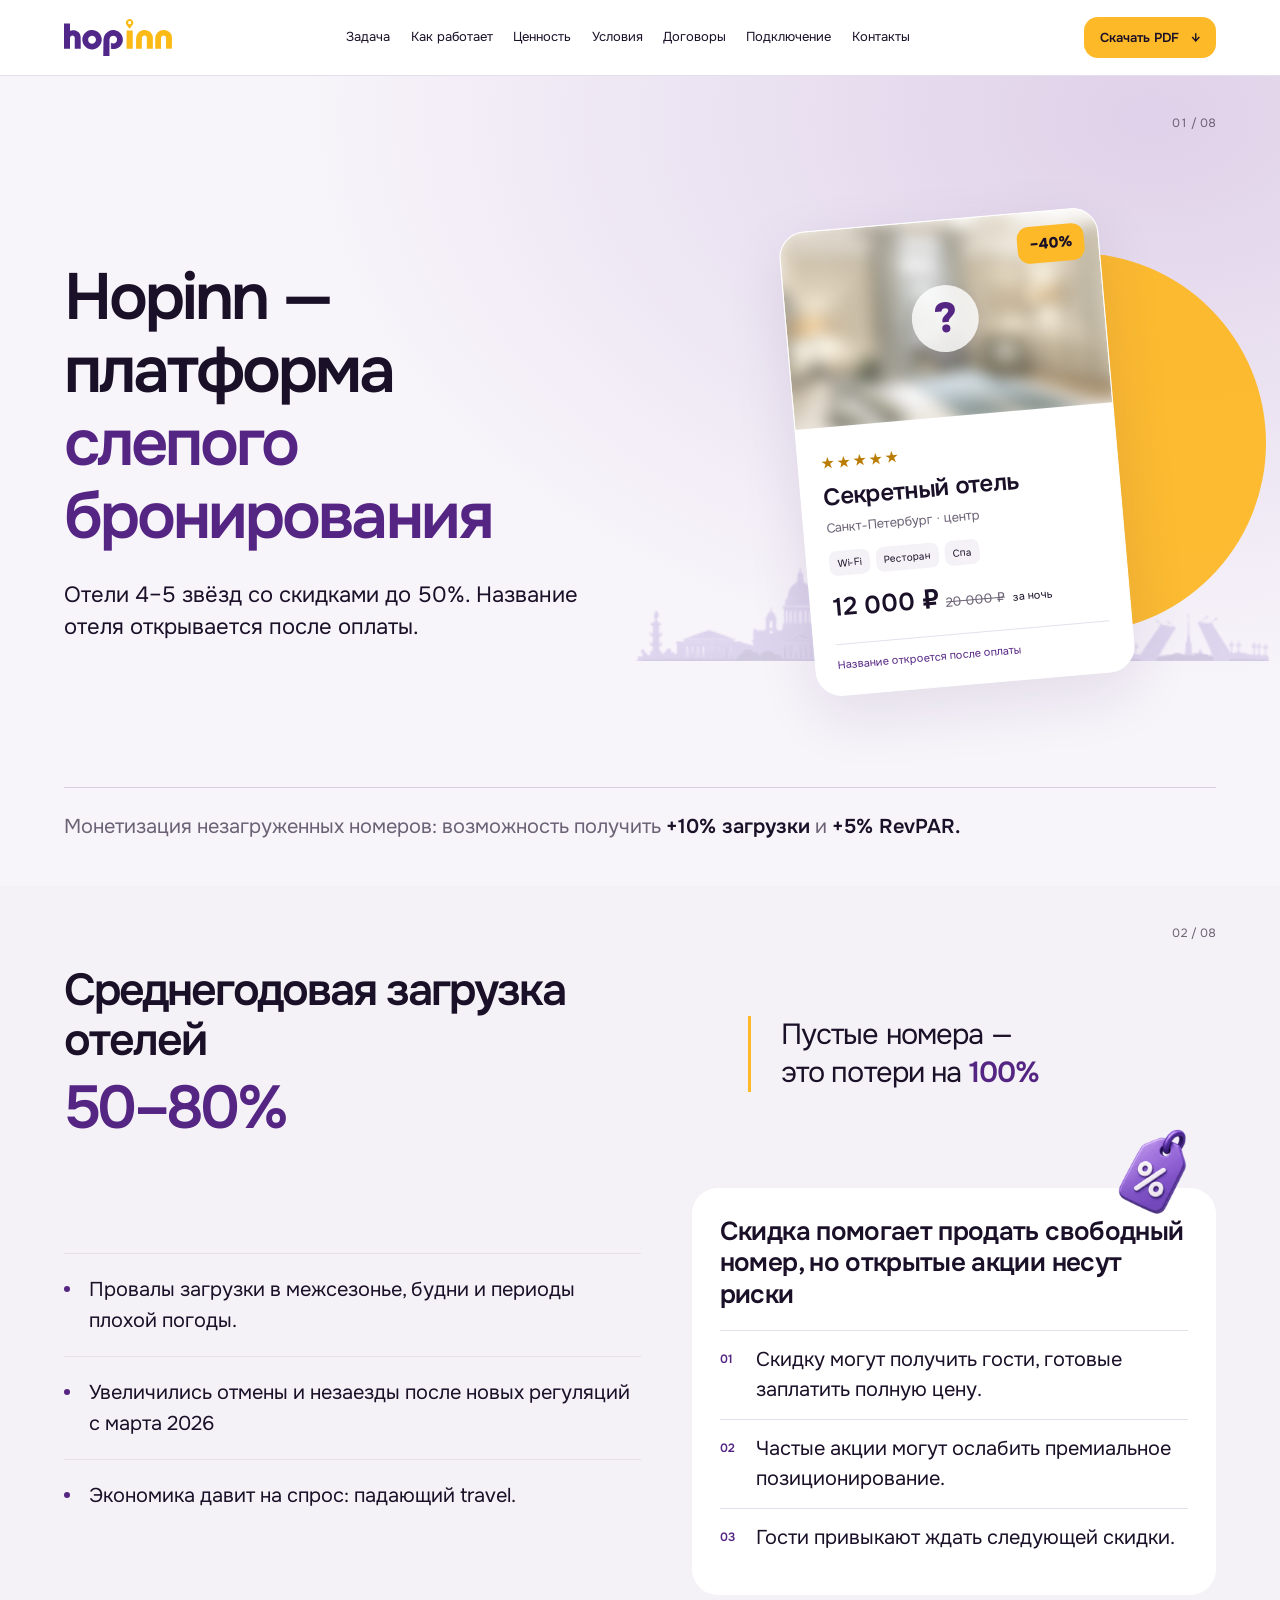
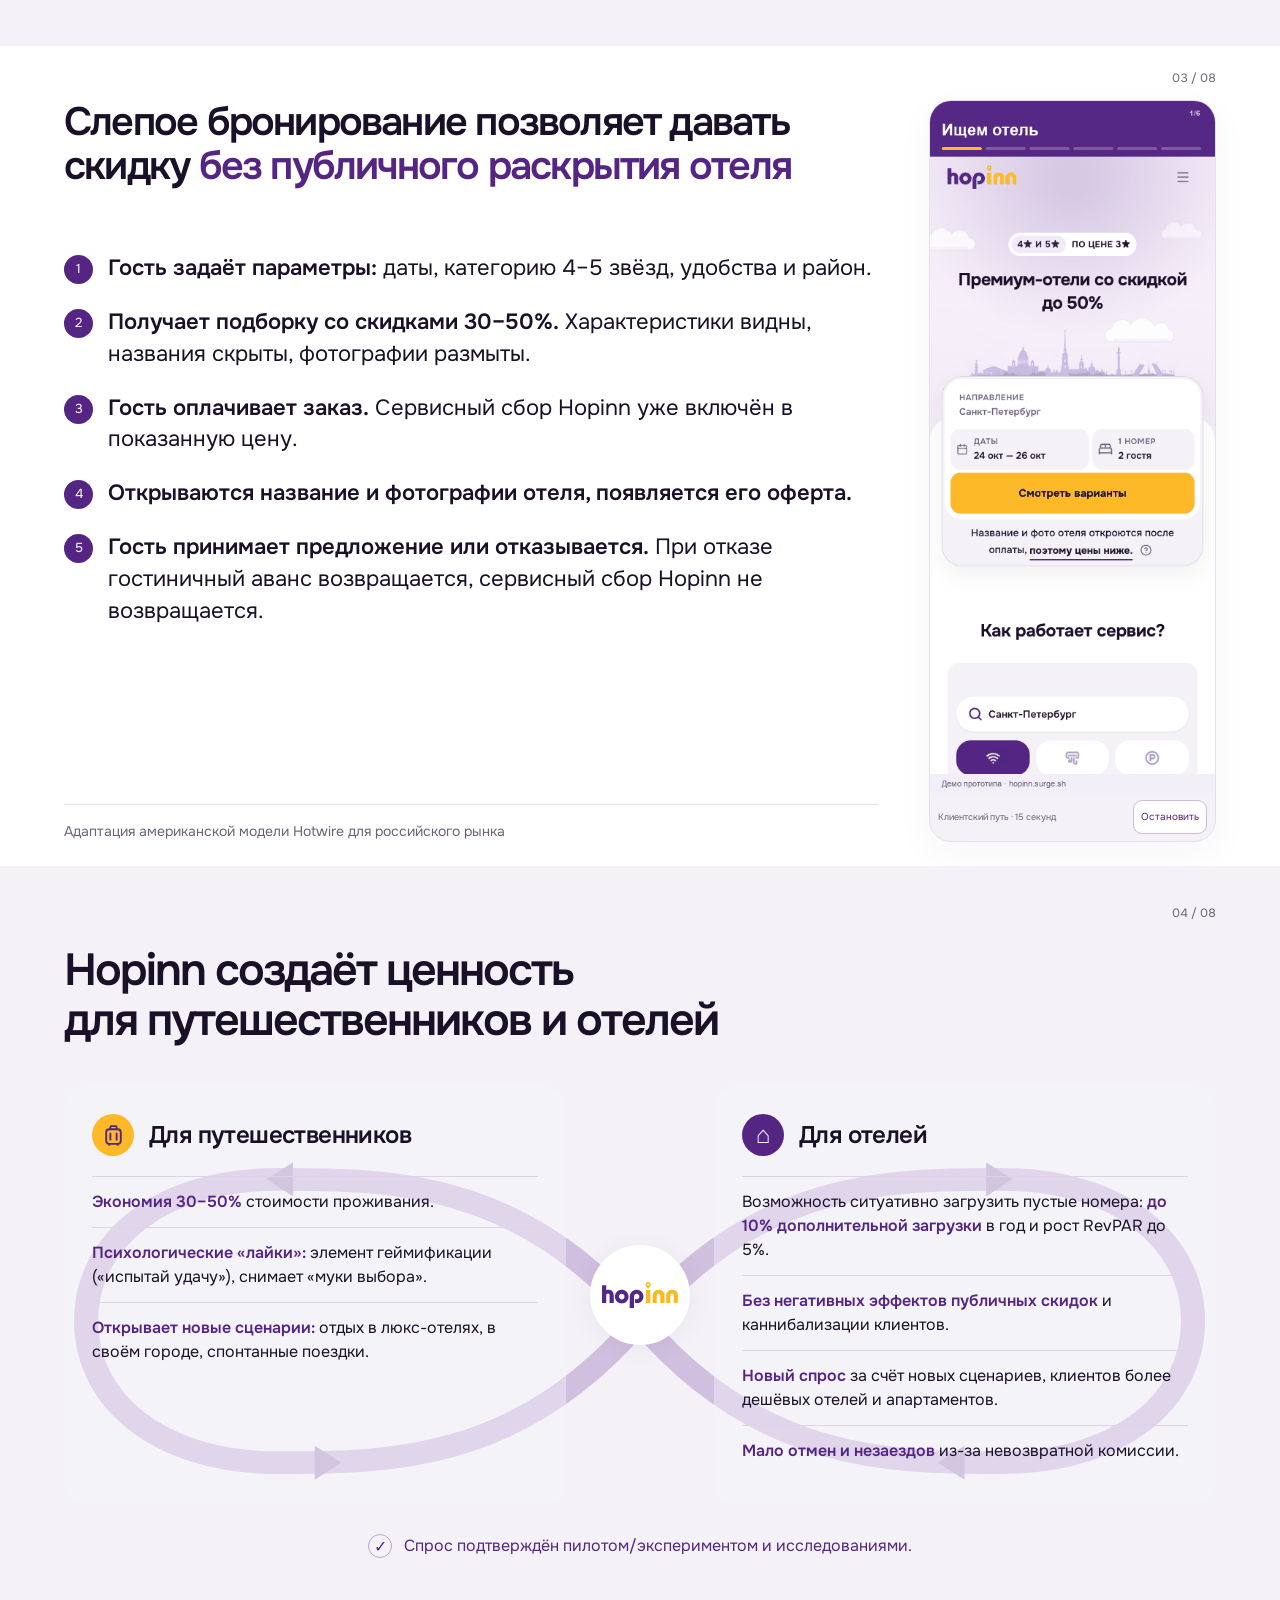
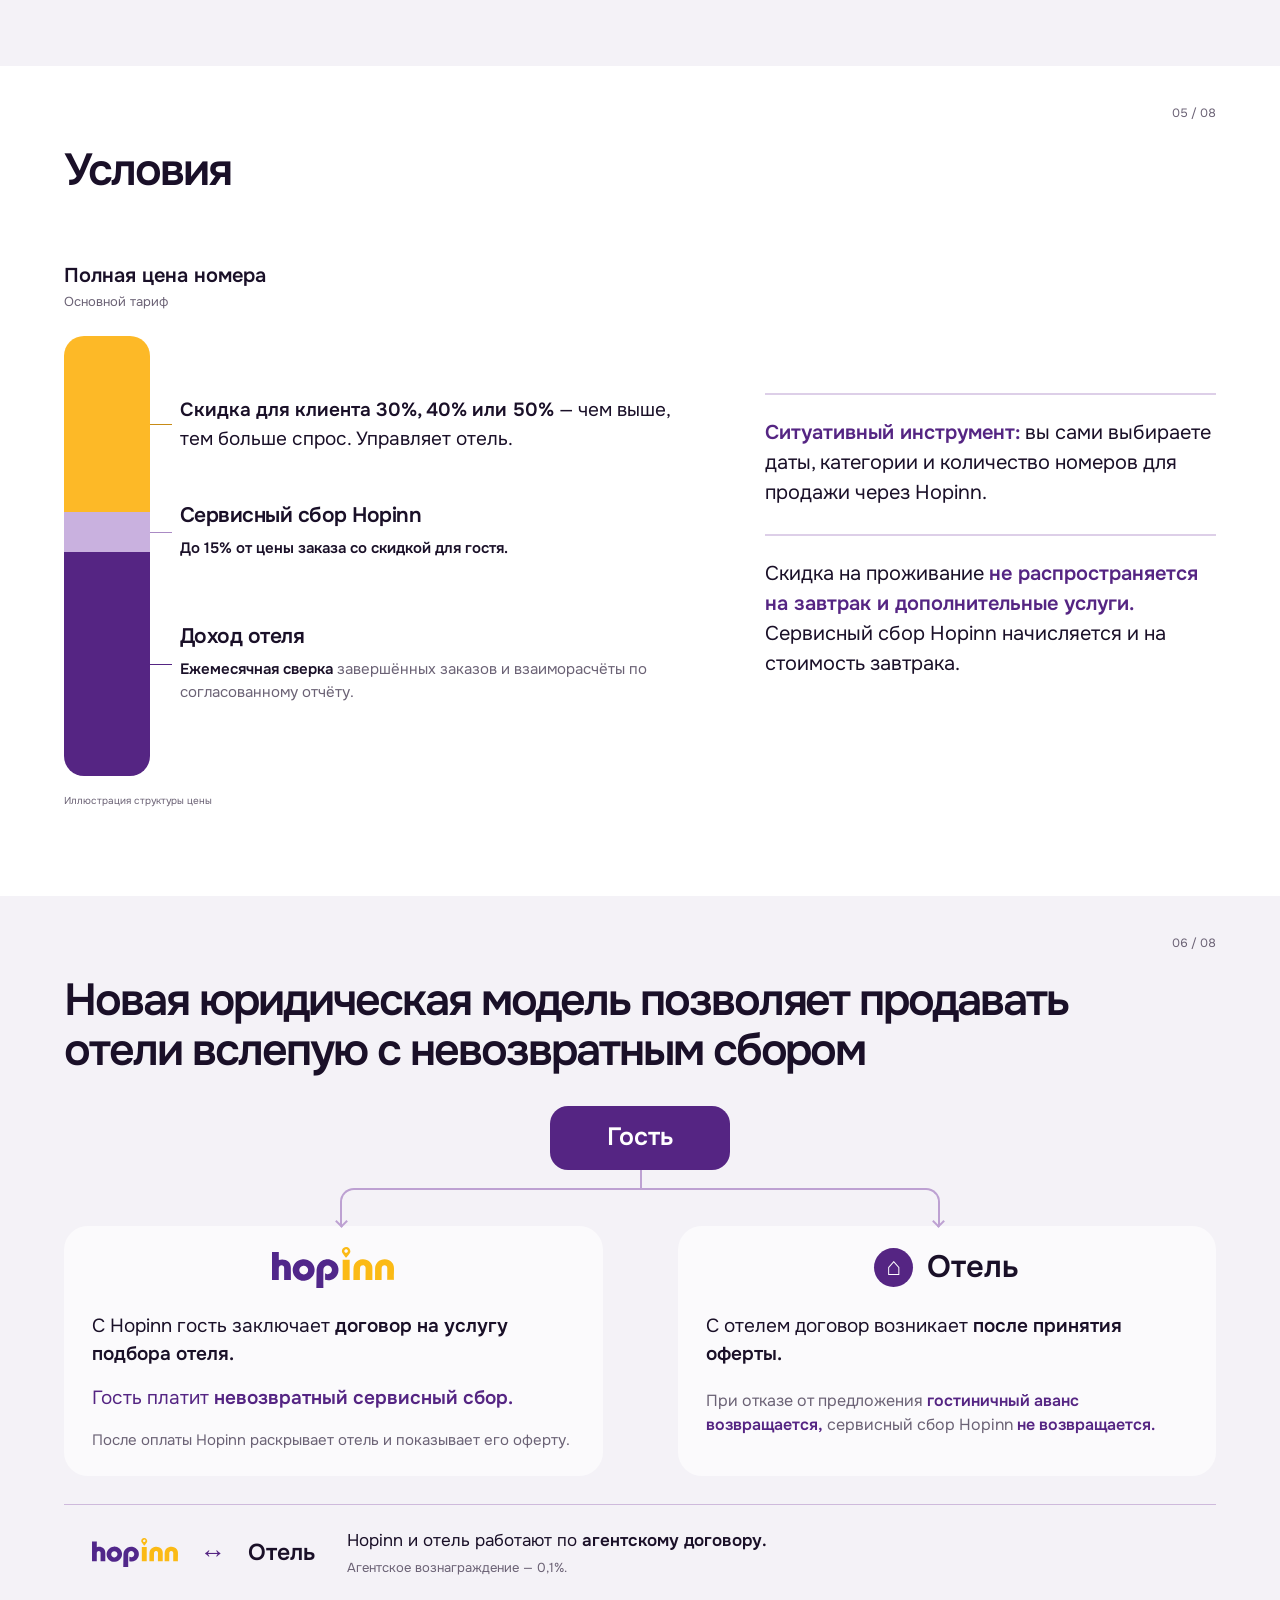
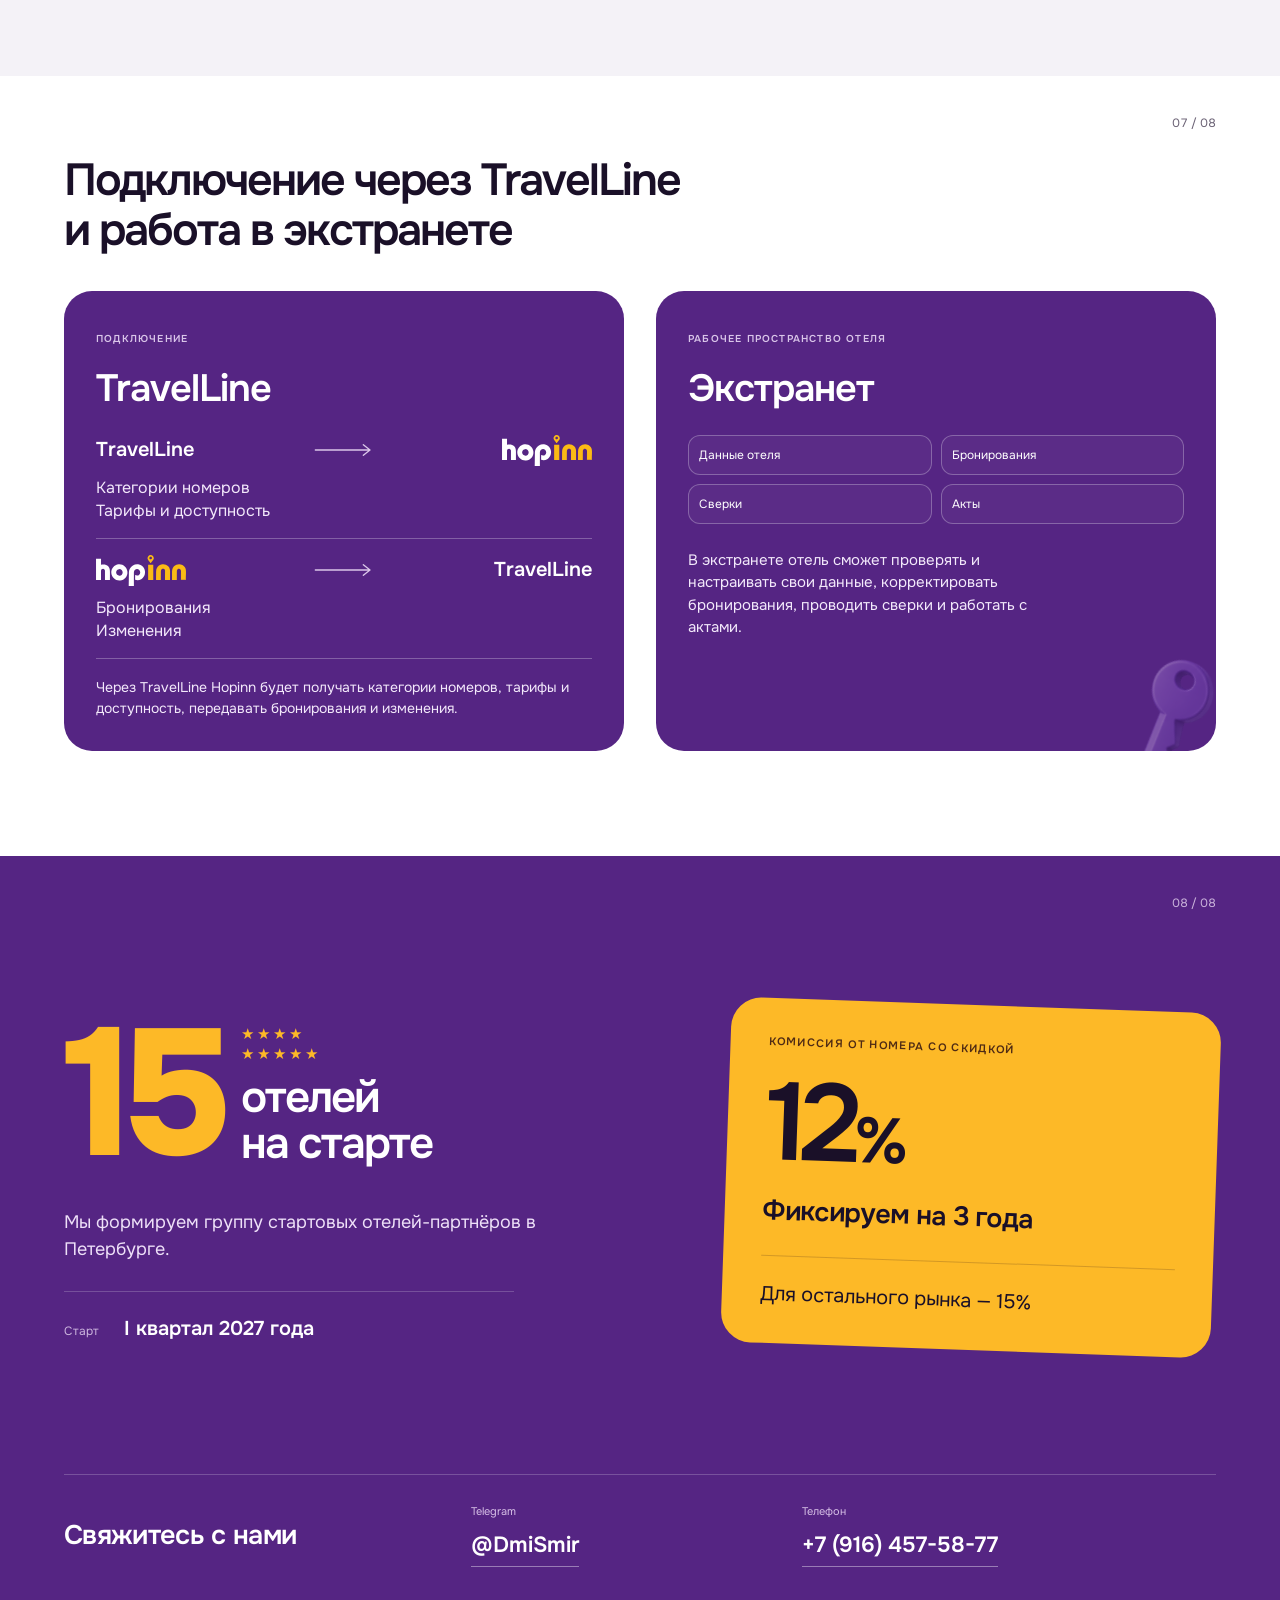
==== hopinn-hotels/index.html @ 01095f7d "Publish Hopinn hotel presentation with noindex and project description" ====
<!doctype html>
<html lang="ru">
<head>
<meta name="robots" content="noindex, nofollow, noimageindex, noarchive">
<meta charset="utf-8"><meta name="viewport" content="width=device-width,initial-scale=1">
<meta name="theme-color" content="#552583">
<title>Hopinn — новые возможности для отелей</title>
<meta name="description" content="Платформа слепого бронирования Hopinn. Монетизация незагруженных номеров, условия и подключение для отелей 4–5 звёзд.">
<link rel="icon" href="assets/brand/logo.svg" type="image/svg+xml">
<link rel="preload" href="assets/fonts/onest-cyrillic-400-normal.woff2" as="font" type="font/woff2" crossorigin>
<link rel="stylesheet" href="styles.css?v=6"><link rel="stylesheet" href="print.css" media="print">
<script type="module" src="app.mjs"></script>
</head>
<body>
<a class="skip-link" href="#main">Перейти к содержанию</a>
<header class="site-header">
<a class="brand" href="#intro" aria-label="Hopinn — в начало"><img src="assets/brand/logo.svg" alt="Hopinn" width="110" height="42"></a>
<nav aria-label="Разделы презентации">
<a href="#problem">Задача</a><a href="#mechanics">Как работает</a><a href="#value">Ценность</a><a href="#terms">Условия</a><a href="#legal">Договоры</a><a href="#integration">Подключение</a><a href="#join">Контакты</a>
</nav>
<a class="download button-small" href="Hopinn-for-hotels.pdf?v=6" rel="nofollow" download>Скачать PDF <span aria-hidden="true">↓</span></a>
</header>
<main id="main">
<section class="slide hero" id="intro" aria-labelledby="title-1">
<div class="section-top"><span class="page-index">01 / 08</span></div>
<div class="hero-layout">
<div class="hero-copy">
<h1 id="title-1">Hopinn — платформа <em>слепого бронирования</em></h1>
<p class="hero-lead">Отели 4–5 звёзд со скидками до 50%. Название отеля открывается после оплаты.</p>
</div>
<div class="hero-art" aria-label="Пример предложения скрытого отеля со скидкой 40%">
<div class="sun-disc"></div><img class="hero-skyline" src="assets/images/skyline.png" alt="" width="1000" height="400">
<div class="offer-card hero-offer">
<div class="offer-picture concealed"><img src="assets/images/astoria-sketch.png" alt="" width="640" height="400"><span class="lock-mark" aria-hidden="true">?</span><span class="discount-tag">−40%</span></div>
<div class="offer-body"><div class="stars" aria-label="5 звёзд">★★★★★</div><h3>Секретный отель</h3><p>Санкт-Петербург · центр</p><div class="amenities"><span>Wi-Fi</span><span>Ресторан</span><span>Спа</span></div><div class="price-row"><strong>12 000 ₽</strong><s>20 000 ₽</s><small>за ночь</small></div><div class="offer-hint">Название откроется после оплаты</div></div>
</div>


</div>
</div>

<p class="hero-support">Монетизация незагруженных номеров: возможность получить <strong>+10% загрузки</strong> и <strong>+5% RevPAR.</strong></p>
</section>
<section class="slide problem" id="problem" aria-labelledby="title-2">
<div class="section-top"><span class="page-index">02 / 08</span></div>
<div class="problem-heading"><h2 id="title-2">Среднегодовая загрузка отелей <span>50–80%</span></h2><p class="big-statement">Пустые номера —<br> это потери на <strong>100%</strong></p></div>
<div class="problem-layout">
<div class="factors"><ul class="editorial-list"><li>Провалы загрузки в межсезонье, будни и периоды плохой погоды.</li><li>Увеличились отмены и незаезды после новых регуляций с марта 2026</li><li>Экономика давит на спрос: падающий travel.</li></ul></div>
<div class="risk-panel"><img src="assets/images/discount.png" alt="" width="200" height="200"><h3>Скидка помогает продать свободный номер, но открытые акции несут риски</h3><ol><li>Скидку могут получить гости, готовые заплатить полную цену.</li><li>Частые акции могут ослабить премиальное позиционирование.</li><li>Гости привыкают ждать следующей скидки.</li></ol></div>
</div>

</section>
<section class="slide mechanics" id="mechanics" aria-labelledby="title-3">
<div class="section-top"><span class="page-index">03 / 08</span></div>
<h2 id="title-3">Слепое бронирование позволяет давать скидку <em>без публичного раскрытия отеля</em></h2>
<p class="section-subtitle">Адаптация американской модели Hotwire для российского рынка</p>
<div class="mechanics-layout">
<ol class="steps">
<li><span class="step-number">1</span><div><strong>Гость задаёт параметры:</strong> даты, категорию 4–5 звёзд, удобства и район.</div></li>
<li><span class="step-number">2</span><div><strong>Получает подборку со скидками 30–50%.</strong> Характеристики видны, названия скрыты, фотографии размыты.</div></li>
<li><span class="step-number">3</span><div><strong>Гость оплачивает заказ.</strong> Сервисный сбор Hopinn уже включён в показанную цену.</div></li>
<li><span class="step-number">4</span><div><strong>Открываются название и фотографии отеля, появляется его оферта.</strong></div></li>
<li><span class="step-number">5</span><div><strong>Гость принимает предложение или отказывается.</strong> При отказе гостиничный аванс возвращается, сервисный сбор Hopinn не возвращается.</div></li>
</ol>
<figure class="journey-demo" aria-label="Демонстрация клиентского пути Hopinn"><picture><source media="(prefers-reduced-motion: reduce)" srcset="assets/images/journey-poster.png"><img id="journey-animation" src="assets/images/Hopinn-mobile-journey-15s.gif" width="390" height="946" alt="Клиентский путь: поиск отеля, выбор предложения, оплата, раскрытие названия и подтверждение брони"></picture><figcaption><span>Клиентский путь · 15 секунд</span><button id="journey-toggle" class="journey-toggle" type="button" hidden>Остановить</button></figcaption></figure>
<div class="demo-area print-demo">
<div class="demo-label"><span class="eyebrow">Попробуйте раскрыть отель</span><span class="demo-badge">Демо</span></div>
<div class="demo-screens">
<div class="phone results-phone"><div class="phone-top"><img src="assets/brand/logo.svg" alt="Hopinn"></div><div class="search-mini">⌕ Санкт-Петербург</div><h3>Подходящие отели</h3><div class="result-mini"><img src="assets/images/astoria-sketch.png" alt="Скрытый отель"><div><span class="stars">★★★★★</span><b>Секретный отель</b><span>Центр · Спа</span><div class="result-price"><s>20 000 ₽</s><strong>12 000 ₽</strong><i>−40%</i></div></div></div><div class="result-mini"><img src="assets/images/corinthia-sketch.png" alt="Скрытый отель"><div><span class="stars">★★★★★</span><b>Секретный отель</b><span>Центр · Ресторан</span><div class="result-price"><s>15 000 ₽</s><strong>10 500 ₽</strong><i>−30%</i></div></div></div><p class="phone-note">Название и фото откроются после оплаты</p></div>
<div class="phone reveal-phone" id="reveal-demo" data-state="concealed">
<div class="phone-top"><img src="assets/brand/logo.svg" alt="Hopinn"></div>
<div class="demo-concealed"><div class="phone-photo concealed"><img src="assets/images/astoria-sketch.png" alt="Скрытое изображение отеля"><span class="lock-mark" aria-hidden="true">?</span><span class="discount-tag">−40%</span></div><span class="stars">★★★★★</span><h3>Секретный отель</h3><p>Санкт-Петербург · центр</p><div class="phone-tags">Wi-Fi · Ресторан · Спа</div><div class="phone-price">12 000 ₽ <s>20 000 ₽</s></div><div class="reveal-controls" hidden><button class="button" id="reveal-button" type="button">Раскрыть отель <span aria-hidden="true">↗</span></button></div></div>
<div class="demo-revealed" hidden><div class="phone-photo"><img src="assets/images/astoria.png" alt="Фотография отеля Астория"><span class="revealed-tag">Отель открыт ✓</span></div><span class="stars">★★★★★</span><h3>Астория</h3><p>Санкт-Петербург · центр</p><div class="phone-tags">Wi-Fi · Ресторан · Спа</div><div class="offer-accept">Название, фото и оферта отеля доступны гостю</div><button class="reset-button" id="reset-button" type="button">Повторить ↻</button></div>
<div class="confetti" aria-hidden="true"></div>
</div>
<div class="phone print-revealed"><div class="phone-top"><img src="assets/brand/logo.svg" alt="Hopinn"></div><div class="phone-photo"><img src="assets/images/astoria.png" alt="Отель Астория после раскрытия"><span class="revealed-tag">Отель открыт ✓</span></div><span class="stars">★★★★★</span><h3>Астория</h3><p>Санкт-Петербург · центр</p><div class="offer-accept">Название, фото и оферта отеля доступны гостю</div></div>
</div>
<p class="demo-status sr-only" role="status" aria-live="polite"></p>
<p class="example-caption">Пример интерфейса. Отель и цены показаны для демонстрации механики.</p>
<noscript><p class="noscript-note">После оплаты гость увидит название, фотографии и оферту отеля. Интерактивный пример доступен при включённом JavaScript.</p></noscript>
</div>
</div>

</section>
<section class="slide value" id="value" aria-labelledby="title-4">
<div class="section-top"><span class="page-index">04 / 08</span></div>
<h2 id="title-4">Hopinn создаёт ценность<br> для путешественников и отелей</h2>
<div class="value-loop" aria-hidden="true"><svg viewBox="0 0 1000 300" preserveAspectRatio="none"><path d="M500 150C400 25 290 25 200 25C100 25 40 80 40 150C40 220 100 275 200 275C290 275 400 275 500 150C600 25 710 25 800 25C900 25 960 80 960 150C960 220 900 275 800 275C710 275 600 275 500 150"/><g class="loop-arrows"><polygon points="190,25 212,10 212,40"/><polygon points="230,260 252,275 230,290"/><polygon points="788,10 810,25 788,40"/><polygon points="748,275 770,260 770,290"/></g></svg></div>
<div class="value-grid">
<div class="value-column guests"><div class="value-heading"><span class="icon-circle" aria-hidden="true"><svg viewBox="0 0 24 24" fill="none" stroke="currentColor" stroke-width="1.8" stroke-linecap="round" stroke-linejoin="round"><rect x="5" y="6" width="14" height="14" rx="3"/><path d="M9 6V4a1 1 0 0 1 1-1h4a1 1 0 0 1 1 1v2M9 10v6m6-6v6M8 20v1m8-1v1"/></svg></span><h3>Для путешественников</h3></div><ul><li><strong>Экономия 30–50%</strong> стоимости проживания.</li><li><strong>Психологические «лайки»:</strong> элемент геймификации («испытай удачу»), снимает «муки выбора».</li><li><strong>Открывает новые сценарии:</strong> отдых в люкс-отелях, в своём городе, спонтанные поездки.</li></ul></div>
<div class="loop-center" aria-hidden="true"><img src="assets/brand/logo.svg" alt=""></div>
<div class="value-column hotels"><div class="value-heading"><span class="icon-circle" aria-hidden="true">⌂</span><h3>Для отелей</h3></div><ul><li>Возможность ситуативно загрузить пустые номера: <strong>до 10% дополнительной загрузки</strong> в год и рост RevPAR до 5%.</li><li><strong>Без негативных эффектов публичных скидок</strong> и каннибализации клиентов.</li><li><strong>Новый спрос</strong> за счёт новых сценариев, клиентов более дешёвых отелей и апартаментов.</li><li><strong>Мало отмен и незаездов</strong> из-за невозвратной комиссии.</li></ul></div>
</div>
<div class="validation-note"><span aria-hidden="true">✓</span> Спрос подтверждён пилотом/экспериментом и исследованиями.</div>

</section>
<section class="slide terms" id="terms" aria-labelledby="title-5">
<div class="section-top"><span class="page-index">05 / 08</span></div>
<h2 id="title-5">Условия</h2>
<div class="economics-layout">
<figure class="price-structure">
<figcaption>Полная цена номера <span>Основной тариф</span></figcaption>
<div class="price-components" role="group" aria-label="Иллюстрация структуры цены: скидка 40%, сбор 9%, доход отеля 51%">
<div class="price-component discount-component"><div class="price-segment" aria-hidden="true"></div><div class="component-copy"><p class="discount-label"><strong>Скидка для клиента 30%, 40% или 50%</strong> — чем выше, тем больше спрос. Управляет отель.</p></div></div>
<div class="price-component fee-component"><div class="price-segment" aria-hidden="true"></div><div class="component-copy"><h3>Сервисный сбор Hopinn</h3><p><strong>До 15% от цены заказа со скидкой для гостя.</strong></p></div></div>
<div class="price-component hotel-component"><div class="price-segment" aria-hidden="true"></div><div class="component-copy"><h3>Доход отеля</h3><p><strong>Ежемесячная сверка</strong> завершённых заказов и взаиморасчёты по согласованному отчёту.</p></div></div>
</div>
<p class="structure-caption">Иллюстрация структуры цены</p>
</figure>
<ul class="terms-comments"><li><strong>Ситуативный инструмент:</strong> вы сами выбираете даты, категории и количество номеров для продажи через Hopinn.</li><li>Скидка на проживание <strong>не распространяется на завтрак и дополнительные услуги.</strong> Сервисный сбор Hopinn начисляется и на стоимость завтрака.</li></ul>
</div>
</section>
<section class="slide legal" id="legal" aria-labelledby="title-6">
<div class="section-top"><span class="page-index">06 / 08</span></div>
<h2 id="title-6">Новая юридическая модель позволяет продавать отели вслепую с невозвратным сбором</h2>
<div class="contract-map">
<div class="guest-node">Гость</div>
<div class="contract-connectors" aria-hidden="true"><span></span><span></span></div>
<div class="contract-branches">
<div class="contract-branch"><div class="contract-node"><img src="assets/brand/logo.svg" alt="Hopinn"></div><p>С Hopinn гость заключает <strong>договор на услугу подбора отеля.</strong></p><p class="contract-payment">Гость платит <strong>невозвратный сервисный сбор.</strong></p><p class="contract-detail">После оплаты Hopinn раскрывает отель и показывает его оферту.</p></div>
<div class="contract-branch"><div class="contract-node"><span class="icon-circle hotel-icon" aria-hidden="true">⌂</span>Отель</div><p>С отелем договор возникает <strong>после принятия оферты.</strong></p><p class="contract-refund">При отказе от предложения <strong>гостиничный аванс возвращается,</strong> сервисный сбор Hopinn <strong>не возвращается.</strong></p></div>
</div>
<div class="agency-relation"><div><img src="assets/brand/logo.svg" alt="Hopinn"><span aria-hidden="true">↔</span><b>Отель</b></div><p>Hopinn и отель работают по <strong>агентскому договору.</strong><small>Агентское вознаграждение — 0,1%.</small></p></div>
</div>
</section>
<section class="slide integration" id="integration" aria-labelledby="title-7">
<div class="section-top"><span class="page-index">07 / 08</span></div>
<h2 id="title-7">Подключение через TravelLine<br> и работа в экстранете</h2>
<div class="integration-grid"><div class="integration-exchange integration-panel"><span class="eyebrow">Подключение</span><h3>TravelLine</h3><div class="transfer-lane"><div class="transfer-direction"><strong>TravelLine</strong><svg viewBox="0 0 90 24" aria-hidden="true"><path d="M2 12h82m-10-8 10 8-10 8" fill="none" stroke="currentColor" stroke-width="2" stroke-linecap="round" stroke-linejoin="round"/></svg><img src="assets/brand/logo-on-purple.svg" alt="Hopinn"></div><p>Категории номеров<br>Тарифы и доступность</p></div><div class="transfer-lane"><div class="transfer-direction"><img src="assets/brand/logo-on-purple.svg" alt="Hopinn"><svg viewBox="0 0 90 24" aria-hidden="true"><path d="M2 12h82m-10-8 10 8-10 8" fill="none" stroke="currentColor" stroke-width="2" stroke-linecap="round" stroke-linejoin="round"/></svg><strong>TravelLine</strong></div><p>Бронирования<br>Изменения</p></div><p class="exchange-description">Через TravelLine Hopinn будет получать категории номеров, тарифы и доступность, передавать бронирования и изменения.</p></div><div class="extranet-panel"><span class="eyebrow">Рабочее пространство отеля</span><h3>Экстранет</h3><div class="extranet-options"><span>Данные отеля</span><span>Бронирования</span><span>Сверки</span><span>Акты</span></div><p>В экстранете отель сможет проверять и настраивать свои данные, корректировать бронирования, проводить сверки и работать с актами.</p><img src="assets/images/key.png" alt="" width="200" height="200"></div></div>

</section>
<section class="slide join" id="join" aria-labelledby="title-8">
<div class="section-top"><span class="page-index">08 / 08</span></div>
<div class="join-layout"><div class="join-copy"><div class="join-hotels"><span class="fifteen">15</span><div><div class="hotel-star-rows" aria-label="Отели 4 и 5 звёзд"><span class="stars" aria-hidden="true">★★★★</span><span class="stars" aria-hidden="true">★★★★★</span></div><h2 id="title-8">отелей<br> на старте</h2></div></div><p>Мы формируем группу стартовых отелей-партнёров в Петербурге.</p><div class="launch-date"><span>Старт</span><strong>I квартал 2027 года</strong></div></div><div class="special-offer"><span class="eyebrow">Комиссия от номера со скидкой</span><div class="offer-rate">12<span>%</span></div><h3>Фиксируем на 3 года</h3><div class="standard-rate">Для остального рынка — 15%</div></div></div>
<div class="contact-row"><h3>Свяжитесь с нами</h3><a href="https://t.me/DmiSmir" target="_blank" rel="noopener noreferrer"><span>Telegram</span><strong>@DmiSmir</strong></a><a href="tel:+79164575877"><span>Телефон</span><strong>+7 (916) 457-58-77</strong></a></div>

</section>
</main>
</body>
</html>
---- hopinn-hotels/styles.css ----
@font-face{font-family:Onest;src:url('assets/fonts/onest-cyrillic-400-normal.woff2') format('woff2');font-weight:400;font-display:swap;unicode-range:U+0400-052F,U+2116}
@font-face{font-family:Onest;src:url('assets/fonts/onest-latin-400-normal.woff2') format('woff2');font-weight:400;font-display:swap}
@font-face{font-family:Onest;src:url('assets/fonts/onest-cyrillic-600-normal.woff2') format('woff2');font-weight:600;font-display:swap;unicode-range:U+0400-052F,U+2116}
@font-face{font-family:Onest;src:url('assets/fonts/onest-latin-600-normal.woff2') format('woff2');font-weight:600;font-display:swap}
@font-face{font-family:Onest;src:url('assets/fonts/onest-cyrillic-800-normal.woff2') format('woff2');font-weight:800;font-display:swap;unicode-range:U+0400-052F,U+2116}
@font-face{font-family:Onest;src:url('assets/fonts/onest-latin-800-normal.woff2') format('woff2');font-weight:800;font-display:swap}
:root{--purple:#552583;--gold:#FDB927;--ink:#1A1028;--lavender:#F4F2F7;--muted:#6b6275;--line:#e5dfec;--radius:28px;--gutter:clamp(24px,5vw,80px)}
*{box-sizing:border-box}html{scroll-behavior:smooth;scroll-padding-top:94px}body{margin:0;color:var(--ink);font:400 18px/1.5 Onest,Arial,sans-serif;background:var(--lavender)}a{color:inherit;text-decoration:none}button{font:inherit;cursor:pointer}img{max-width:100%;height:auto}h1,h2,h3,p{margin:0}h1,h2,h3{line-height:1.12;font-weight:600;letter-spacing:-.045em}h1{font-size:clamp(48px,5.1vw,76px)}h2{font-size:clamp(36px,3.5vw,54px);max-width:1120px}h3{font-size:24px;letter-spacing:-.025em}em{font-style:normal;color:var(--purple)}strong,b{font-weight:600}p{max-width:70ch}button,a{-webkit-tap-highlight-color:transparent}:focus-visible{outline:3px solid var(--purple);outline-offset:5px}button:focus-visible{outline-color:var(--ink)}[hidden]{display:none!important}.sr-only{position:absolute;width:1px;height:1px;padding:0;margin:-1px;overflow:hidden;clip:rect(0,0,0,0);white-space:nowrap;border:0}.skip-link{position:fixed;left:16px;top:-100px;background:var(--gold);padding:12px;z-index:100}.skip-link:focus{top:10px}
.site-header{position:sticky;top:0;z-index:30;display:flex;align-items:center;gap:24px;padding:14px var(--gutter);min-height:76px;background:#ffffffef;border-bottom:1px solid var(--line);backdrop-filter:blur(18px)}.brand{flex-shrink:0;display:flex}.brand img{width:108px;height:auto}.site-header nav{display:flex;justify-content:center;gap:clamp(12px,1.6vw,26px);flex:1;font-size:13px;white-space:nowrap}.site-header nav a{padding:7px 0;border-bottom:2px solid transparent;transition:border-color .15s}.site-header nav a:hover,.site-header nav a[aria-current]{border-color:var(--purple)}.button-small{font-size:13px;font-weight:600;display:inline-flex;gap:12px;align-items:center;padding:11px 16px;background:var(--gold);border-radius:14px;white-space:nowrap}.button{border:0;border-radius:16px;padding:17px 24px;background:var(--gold);color:var(--ink);display:inline-flex;align-items:center;justify-content:center;gap:24px;font-size:16px;font-weight:600;transition:background .15s,transform .15s}.button:hover,.button-small:hover{background:#ffca53}.button:active{transform:translateY(1px)}
.slide{max-width:1600px;margin:0 auto;padding:38px var(--gutter) 26px;position:relative;min-height:760px;display:flex;flex-direction:column;overflow:hidden;background:white;scroll-margin-top:0}.slide:nth-child(2n){background:var(--lavender)}.section-top{display:flex;justify-content:space-between;align-items:center;margin-bottom:34px;gap:20px}.eyebrow{font-size:12px;font-weight:600;letter-spacing:.12em;text-transform:uppercase;color:var(--purple)}.page-index{font-size:12px;color:var(--muted);font-variant-numeric:tabular-nums}.section-footer{display:flex;justify-content:space-between;align-items:center;gap:20px;padding-top:24px;margin-top:auto;font-size:11px;color:var(--muted);border-top:1px solid var(--line)}.slide>.section-footer{margin-top:36px}.hero{background:radial-gradient(ellipse at 90% 5%,#dfd1e9 0,transparent 52%),#f7f4fa;min-height:810px}.hero-layout{display:grid;grid-template-columns:1.16fr 1fr;align-items:center;gap:34px;flex:1;padding-bottom:30px}.hero h1{max-width:720px}.hero h1 em{display:block}.hero-lead{font-size:22px;line-height:1.45;margin-top:27px;max-width:520px}.hero-support{font-size:17px;color:var(--muted);margin-top:20px;max-width:470px}.hero-support strong{color:var(--ink)}.hero-cta{margin-top:28px}.hero-art{position:relative;min-height:480px;display:flex;align-items:center;justify-content:center}.sun-disc{position:absolute;width:380px;aspect-ratio:1;border-radius:50%;background:var(--gold);right:-50px;top:40px;opacity:.95}.hero-skyline{position:absolute;bottom:32px;width:650px;max-width:none;left:-70px;opacity:.55}.offer-card{background:#fff;border:1px solid #fff;border-radius:26px;overflow:hidden;box-shadow:0 20px 60px #3210501a}.hero-offer{position:relative;transform:rotate(-5deg);width:320px;z-index:2}.offer-picture{height:196px;position:relative;overflow:hidden}.offer-picture>img{width:100%;height:100%;object-fit:cover}.concealed>img{filter:blur(7px);transform:scale(1.08);opacity:.75}.lock-mark{position:absolute;top:50%;left:50%;transform:translate(-50%,-50%);display:grid;place-items:center;color:var(--purple);font-size:42px;font-weight:800;background:#ffffffcc;width:67px;height:67px;border-radius:50%;box-shadow:0 5px 15px #55258312}.discount-tag{position:absolute;top:14px;right:14px;background:var(--gold);font-size:15px;font-weight:800;padding:7px 12px;border-radius:12px}.offer-body{padding:22px}.stars{color:#b97c00;font-size:16px;letter-spacing:2px;display:inline-block}.offer-body h3{font-size:24px;margin:8px 0 7px}.offer-body p{color:var(--muted);font-size:13px}.amenities{display:flex;gap:6px;margin:14px 0}.amenities span{background:var(--lavender);padding:5px 8px;border-radius:8px;font-size:10px}.price-row{display:flex;align-items:baseline;gap:8px;flex-wrap:wrap}.price-row strong{font-size:25px}.price-row s{font-size:13px;color:var(--muted)}.price-row small{font-size:11px}.offer-hint{margin-top:16px;font-size:11px;color:var(--purple);border-top:1px solid var(--line);padding-top:12px}.floating-note{position:absolute;z-index:3;right:-5px;bottom:52px;transform:rotate(5deg);background:#fff;padding:18px 22px;border:1px solid var(--line);border-radius:17px;box-shadow:0 8px 28px #3210500d;font-size:14px}.floating-note strong{color:var(--purple)}.example-caption{font-size:11px;color:var(--muted);line-height:1.5}.hero-art>.example-caption{position:absolute;bottom:-18px;right:36px;font-size:10px}
.problem-heading{display:grid;grid-template-columns:1.3fr 1fr;gap:75px;align-items:center;margin-bottom:38px}.problem-heading h2{max-width:680px}.problem-heading h2 span{display:block;color:var(--purple);font-size:1.35em;letter-spacing:-.06em;margin-top:8px}.big-statement{font-size:29px;line-height:1.3;letter-spacing:-.03em;border-left:3px solid var(--gold);padding-left:30px}.big-statement strong{color:var(--purple)}.problem-layout{display:grid;grid-template-columns:1.2fr 1fr;gap:74px;flex:1}.factors h3{font-size:20px;margin-bottom:14px}.editorial-list{list-style:none;margin:0;padding:0}.editorial-list li{position:relative;padding:13px 0 13px 25px;border-top:1px solid var(--line);font-size:16px}.editorial-list li:before{content:'';position:absolute;left:0;top:24px;width:6px;height:6px;border-radius:50%;background:var(--purple)}.risk-panel{background:white;border-radius:26px;padding:28px 32px;position:relative}.risk-panel>img{position:absolute;right:12px;top:-64px;width:95px}.risk-panel h3{font-size:22px;max-width:410px}.risk-panel ol{list-style:none;counter-reset:risk;margin:20px 0 0;padding:0}.risk-panel li{counter-increment:risk;padding:12px 0 12px 36px;font-size:15px;position:relative;border-top:1px solid var(--line)}.risk-panel li:before{content:'0' counter(risk);position:absolute;left:0;color:var(--purple);font-size:11px;top:16px;font-weight:600}
.mechanics{min-height:870px}.mechanics h2{font-size:clamp(34px,3.1vw,46px);max-width:1150px}.section-subtitle{color:var(--muted);font-size:16px;margin:14px 0 30px}.mechanics-layout{display:grid;grid-template-columns:1fr 1.06fr;gap:48px;align-items:start}.steps{list-style:none;margin:0;padding:0;display:grid;gap:17px}.steps li{display:grid;grid-template-columns:28px 1fr 48px;gap:13px;align-items:start;font-size:14px;line-height:1.45}.step-number{width:27px;height:27px;background:var(--purple);color:#fff;font-size:12px;display:grid;place-items:center;border-radius:50%;margin-top:2px}.steps strong{font-weight:600}.step-mini{border:1px solid var(--line);border-radius:9px;background:var(--lavender);width:48px;min-height:44px;display:flex;align-items:center;justify-content:center;flex-direction:column;font-size:19px;color:var(--purple);font-weight:600;overflow:hidden}.step-mini span{font-size:7px}.mini-offers{flex-direction:row;gap:2px}.mini-offers i{font-style:normal;width:17px;height:28px;background:white;display:grid;place-items:center;font-size:12px;border-radius:4px}.mini-reveal img{width:100%;height:44px;object-fit:cover}.demo-area{background:var(--lavender);padding:22px;border-radius:26px;position:relative}.demo-label{display:flex;justify-content:space-between;align-items:center;margin-bottom:22px}.demo-label .eyebrow{font-size:10px;letter-spacing:.08em}.demo-badge{background:white;padding:3px 8px;border:1px solid var(--line);border-radius:15px;font-size:9px}.demo-screens{display:grid;grid-template-columns:1fr 1.12fr;gap:12px;align-items:center}.phone{background:white;border:1px solid var(--line);border-radius:18px;padding:12px;overflow:hidden;position:relative;box-shadow:0 6px 16px #2b0b4e08;font-size:10px}.phone-top{border-bottom:1px solid var(--line);padding-bottom:9px;margin-bottom:10px}.phone-top img{width:54px;display:block}.phone h3{font-size:16px;letter-spacing:-.025em;margin:6px 0}.phone p{font-size:9px;color:var(--muted);line-height:1.4}.search-mini{padding:8px 6px;background:var(--lavender);border-radius:9px;font-size:8px;margin-bottom:14px}.results-phone h3{font-size:12px}.result-mini{border:1px solid var(--line);border-radius:10px;overflow:hidden;margin-top:10px}.result-mini>img{height:57px;width:100%;object-fit:cover;filter:blur(4px);opacity:.7}.result-mini>div{padding:6px 7px;display:flex;flex-direction:column;gap:3px}.result-mini .stars{font-size:7px;letter-spacing:1px}.result-mini b{font-size:9px}.result-mini span{font-size:7px}.result-mini strong{font-size:10px}.result-mini i{background:var(--gold);font-style:normal;padding:2px 4px;border-radius:4px;float:right;font-size:7px}.phone-note{margin-top:12px}.phone-photo{height:124px;position:relative;margin:-1px -1px 11px;border-radius:10px;overflow:hidden}.phone-photo>img{width:100%;height:100%;object-fit:cover}.phone-photo .lock-mark{width:42px;height:42px;font-size:26px}.phone-photo .discount-tag{font-size:9px;right:6px;top:6px;padding:4px 7px;border-radius:6px}.reveal-phone>.demo-concealed>.stars,.demo-revealed>.stars,.print-revealed>.stars{font-size:10px;letter-spacing:1px}.phone-tags{font-size:8px;color:var(--muted);margin:14px 0}.phone-price{font-size:18px;font-weight:600;margin:14px 0}.phone-price s{font-size:10px;font-weight:400;color:var(--muted)}.reveal-controls .button{font-size:10px;padding:11px 8px;gap:8px;width:100%;border-radius:9px}.revealed-tag{position:absolute;bottom:8px;left:8px;right:8px;background:#fffef0ef;color:var(--purple);border-radius:7px;padding:5px 6px;text-align:center;font-size:8px;font-weight:600}.offer-accept{margin:14px 0 10px;padding:11px 9px;background:var(--lavender);color:var(--purple);border-radius:9px;font-size:9px;line-height:1.4}.reset-button{width:100%;background:white;color:var(--purple);border:1px solid var(--purple);border-radius:9px;font-size:10px;padding:10px}.demo-area>.example-caption{margin-top:17px;font-size:9px}.print-revealed{display:none}.noscript-note{font-size:12px;margin-top:15px}.confetti{position:absolute;inset:0;pointer-events:none;overflow:hidden}.confetti i{position:absolute;top:35%;left:50%;width:7px;height:12px;background:var(--gold);animation:confetti-burst .9s ease-out forwards;transform:rotate(var(--rot))}.confetti i:nth-child(3n){background:var(--purple)}.confetti i:nth-child(3n+1){background:#bda5d4}.reveal-phone.is-animating .demo-revealed{animation:reveal-in .4s ease-out}@keyframes confetti-burst{to{transform:translate(var(--x),var(--y)) rotate(var(--rot));opacity:0}}@keyframes reveal-in{from{opacity:.2;transform:translateY(12px)}to{opacity:1;transform:translateY(0)}}
.value{min-height:800px}.value h2{position:relative;z-index:2}.value-loop{position:absolute;top:285px;left:3%;width:94%;height:340px;opacity:.75;pointer-events:none}.value-loop svg{width:100%;height:100%;overflow:visible}.value-loop path{fill:none;stroke:#e4daec;stroke-width:26;stroke-linecap:round}.value-grid{display:grid;grid-template-columns:1fr 100px 1fr;gap:24px;position:relative;z-index:1;margin-top:40px;align-items:center}.value-column{background:#f4f2f7e8;border-radius:24px;padding:28px;align-self:stretch}.value-heading{display:flex;align-items:center;gap:15px;margin-bottom:20px}.value-heading h3{font-size:24px}.icon-circle{width:42px;height:42px;display:grid;place-items:center;flex-shrink:0;border-radius:50%;background:var(--gold);color:var(--purple);font-size:24px}.hotels .icon-circle{background:var(--purple);color:white}.value-column ul{list-style:none;padding:0;margin:0}.value-column li{font-size:16px;line-height:1.5;padding:13px 0;border-top:1px solid #ddd3e6}.value-column strong{color:var(--purple)}.loop-center{background:white;border-radius:50%;width:100px;height:100px;box-shadow:0 3px 24px #3e0b6710;display:grid;place-items:center}.loop-center img{width:76px}.validation-note{display:flex;align-items:center;justify-content:center;gap:12px;margin-top:30px;font-size:13px;color:var(--purple)}.validation-note>span{display:grid;place-items:center;width:24px;height:24px;border:1px solid #baa3ce;border-radius:50%}
.terms{min-height:920px}.terms-title{display:flex;justify-content:space-between;align-items:flex-start;gap:30px}.terms-title p{text-align:right;font-size:17px;color:var(--muted)}.economics{margin-top:32px}.bar-heading{display:flex;justify-content:space-between;font-size:13px;margin-bottom:10px}.price-bar{display:flex;min-height:112px;border-radius:20px;overflow:hidden}.price-bar>div{display:flex;flex-direction:column;justify-content:center;padding:16px 24px}.price-bar b{font-size:32px;line-height:1.1}.price-bar span{font-size:13px;margin-top:8px}.bar-discount{width:40%;background:var(--gold)}.price-bar .bar-fee{width:9%;background:#c9b1df;padding:16px 8px;align-items:center}.bar-fee b{font-size:24px}.bar-hotel{width:51%;background:var(--purple);color:white}.bar-legend{display:flex;align-items:flex-start;gap:28px;margin-top:15px;font-size:11px}.bar-legend>span{display:flex;align-items:baseline;gap:7px}.bar-legend i{width:8px;height:8px;display:inline-block;border-radius:2px;flex-shrink:0}.yellow{background:var(--gold)}.lavender{background:#c9b1df}.purple{background:var(--purple)}.chart-note{font-size:11px;color:var(--muted);margin-top:10px;max-width:none}.terms-grid{display:grid;grid-template-columns:1fr 1.35fr;gap:48px;margin-top:35px}.control-panel{border-radius:24px;background:var(--lavender);padding:26px 30px}.control-panel h3{font-size:29px;margin:12px 0 13px}.control-panel p{font-size:15px}.discount-choices{display:flex;gap:8px;margin:19px 0}.discount-choices span{border:1px solid #cbb8db;background:#fff;color:var(--purple);border-radius:12px;padding:8px 18px;font-weight:600}.control-panel .small{font-size:12px;color:var(--muted)}.terms-details{padding-top:4px}.terms-details>div{border-bottom:1px solid var(--line);padding:15px 0}.terms-details h3{font-size:19px;margin-bottom:10px}.terms-details p{font-size:15px;color:var(--muted)}
.legal{min-height:780px}.legal h2{max-width:1100px}.legal-flow{display:grid;grid-template-columns:1fr 60px 1fr;gap:20px;margin-top:42px;align-items:center}.contract-card{background:#fff;border-radius:24px;padding:28px;align-self:stretch;position:relative}.contract-number{position:absolute;right:24px;top:23px;color:#b9a3cc;font-size:14px}.contract-parties{display:flex;align-items:center;gap:22px;margin-bottom:28px;font-size:20px;font-weight:600}.contract-parties img{width:90px}.contract-parties b{color:#ab8bc4;font-size:22px}.contract-card h3{font-size:25px;line-height:1.25;max-width:400px}.contract-card p{font-size:16px;color:var(--muted);margin-top:22px;max-width:410px}.flow-arrow{font-size:42px;text-align:center;color:var(--purple)}.agency-strip{position:relative;display:flex;gap:30px;align-items:center;margin-top:32px;padding:20px 32px;background:#e9e0f1;border-radius:24px}.agency-strip>img{width:90px;height:90px;object-fit:contain}.agency-strip h3{font-size:23px}.agency-strip p{font-size:14px;color:var(--muted);margin-top:10px}.agency-symbol{font-size:48px;margin-left:auto;color:#aa8bc1}
.integration{min-height:780px}.integration-grid{display:grid;grid-template-columns:1.15fr 1fr;gap:54px;flex:1;align-items:center;margin-top:44px}.exchange-nodes{display:flex;align-items:center;gap:20px;margin-bottom:30px}.system-node{border:1px solid var(--line);border-radius:20px;flex:1;height:110px;display:flex;align-items:center;justify-content:center;font-size:24px;font-weight:600;box-shadow:0 7px 24px #34175205}.system-node img{width:130px}.exchange-arrows{font-size:44px;color:var(--purple)}.data-route{display:flex;justify-content:space-between;gap:15px;font-size:13px;padding:12px 0;border-bottom:1px solid var(--line);color:var(--purple)}.data-route b{font-size:20px;line-height:1}.data-route.reverse{color:var(--muted)}.integration-exchange>p{font-size:17px;color:var(--muted);margin-top:28px}.extranet-panel{background:var(--purple);border-radius:28px;padding:32px;color:white;position:relative;overflow:hidden;min-height:390px}.extranet-panel .eyebrow{color:#d9c5e9;font-size:10px}.extranet-panel h3{font-size:38px;margin:18px 0 24px}.extranet-options{display:grid;grid-template-columns:1fr 1fr;gap:9px}.extranet-options span{border:1px solid #ffffff45;border-radius:12px;padding:10px;font-size:12px;background:#ffffff09}.extranet-panel p{font-size:15px;color:#f3e9fb;margin-top:25px;position:relative;z-index:1;max-width:350px}.extranet-panel>img{position:absolute;width:130px;bottom:-28px;right:-22px;opacity:.35;transform:rotate(-25deg)}
.join.slide{background:var(--purple);color:white;min-height:780px}.join .eyebrow{color:#dfceec}.join .page-index{color:#cab3db}.join-layout{display:grid;grid-template-columns:1fr .85fr;gap:100px;align-items:center;flex:1}.join-hotels{display:flex;gap:24px;align-items:center}.fifteen{font-size:clamp(140px,14vw,210px);font-weight:800;line-height:.95;letter-spacing:-.08em;color:var(--gold)}.join-hotels h2{font-size:44px;line-height:1.05;margin-top:12px}.join-hotels .stars{color:var(--gold);font-size:15px;letter-spacing:3px}.join-copy>p{font-size:18px;color:#eee0f8;margin-top:28px;max-width:450px}.launch-date{margin-top:28px;padding-top:22px;border-top:1px solid #ffffff32;display:flex;gap:25px;align-items:baseline;max-width:450px}.launch-date span{font-size:12px;color:#ccb5de}.launch-date strong{font-size:20px}.special-offer{background:var(--gold);color:var(--ink);border-radius:30px;padding:28px 34px;position:relative;transform:rotate(2deg)}.special-offer .eyebrow{color:#4f2b14;font-size:10px}.offer-rate{font-size:110px;line-height:1.1;font-weight:600;letter-spacing:-.07em;margin:12px 0}.offer-rate span{font-size:64px;letter-spacing:-.06em}.special-offer h3{font-size:27px}.special-offer p{font-size:14px;margin-top:17px;max-width:350px}.standard-rate{margin-top:25px;padding-top:18px;border-top:1px solid #54351c40;font-size:12px}.contact-row{display:grid;grid-template-columns:1fr .8fr 1.1fr;align-items:center;gap:30px;margin-top:55px;padding:28px 0;border-top:1px solid #ffffff35}.contact-row h3{font-size:27px}.contact-row a{display:flex;flex-direction:column;gap:9px;align-items:flex-start}.contact-row a span{font-size:11px;color:#d5bee5}.contact-row strong{font-size:22px;border-bottom:1px solid #ffffff66;padding-bottom:4px}.contact-row a:hover strong{color:var(--gold);border-color:var(--gold)}.join .section-footer{border-color:#ffffff35;color:#cfb8df;margin-top:15px}.join .section-footer>img{width:82px;background:white;border-radius:9px;padding:8px}.join .section-footer>a{color:white}.join a:focus-visible{outline-color:var(--gold)}
@media(min-width:1601px){body{background:#eae6ee}.slide{border-left:1px solid #e4daec;border-right:1px solid #e4daec}}
@media(max-width:1100px){.site-header{gap:18px}.site-header nav{gap:13px;font-size:11px}.site-header nav a:nth-child(1),.site-header nav a:nth-child(3){display:none}.slide{min-height:auto;padding-top:32px;padding-bottom:25px}.hero-layout{gap:15px}.hero-art{min-height:440px}.hero-offer{width:280px}.floating-note{right:-10px;bottom:18px}.hero-lead{font-size:19px}.hero-support{font-size:15px}.hero-cta{font-size:14px;padding:15px}.problem-layout{gap:35px}.problem-heading{gap:30px}.big-statement{font-size:25px}.mechanics-layout{gap:26px;grid-template-columns:1fr 1fr}.steps li{grid-template-columns:26px 1fr;gap:10px;font-size:13px}.step-mini{display:none}.demo-area{padding:16px}.demo-screens{gap:8px}.phone{padding:9px}.phone-photo{height:105px}.result-mini>img{height:45px}.value-grid{grid-template-columns:1fr 60px 1fr;gap:12px}.loop-center{width:60px;height:60px}.loop-center img{width:46px}.value-column{padding:22px}.value-heading{gap:10px}.value-heading h3{font-size:20px}.value-column li{font-size:14px}.terms-grid{gap:32px}.integration-grid{gap:32px}.join-layout{gap:60px}.contact-row strong{font-size:19px}}
@media(max-width:800px){.site-header{flex-wrap:wrap;justify-content:space-between;gap:10px;padding:12px var(--gutter)}.site-header nav{order:3;flex-basis:100%;justify-content:space-between;gap:16px;overflow-x:auto;font-size:12px;padding-top:2px}.site-header nav a{padding:4px 0}.site-header nav a:nth-child(1),.site-header nav a:nth-child(3){display:block}.site-header nav a:nth-child(5){display:none}.brand img{width:92px}.button-small{padding:8px 12px;font-size:12px}html{scroll-padding-top:116px}.section-top{margin-bottom:25px}.hero h1{font-size:47px}.hero-layout{grid-template-columns:1.1fr 1fr}.hero-art{min-height:400px}.hero-offer{width:235px}.offer-picture{height:150px}.offer-body{padding:17px}.offer-body h3{font-size:19px}.price-row strong{font-size:21px}.floating-note{font-size:11px;padding:12px 15px;bottom:25px}.sun-disc{width:270px;right:-80px}.hero-lead{font-size:17px}.hero-support{font-size:14px}.hero-cta{font-size:12px;gap:10px}.problem-heading h2{font-size:35px}.big-statement{font-size:21px;padding-left:20px}.risk-panel{padding:22px}.risk-panel h3{font-size:19px}.editorial-list li,.risk-panel li{font-size:14px}.problem-layout{gap:26px}.mechanics-layout{grid-template-columns:1fr}.steps{grid-template-columns:1fr 1fr;gap:20px 25px}.steps li:last-child{grid-column:1/-1;max-width:90%}.demo-area{max-width:650px;width:100%;padding:24px}.demo-screens{grid-template-columns:.8fr 1fr;max-width:460px;margin:auto;gap:22px}.phone{padding:14px}.phone-photo{height:130px}.phone h3{font-size:18px}.phone p{font-size:11px}.phone-tags{font-size:10px}.reveal-controls .button,.reset-button{font-size:13px;padding:13px}.offer-accept{font-size:12px}.result-mini>img{height:60px}.result-mini b{font-size:10px}.result-mini span{font-size:8px}.result-mini strong{font-size:12px}.value-grid{grid-template-columns:1fr 1fr;gap:26px}.loop-center{position:absolute;left:calc(50% - 28px);top:45%;width:56px;height:56px}.value-heading{flex-direction:column;align-items:flex-start}.value-loop{top:330px}.value-column{padding:24px}.bar-legend{gap:15px;font-size:10px}.terms-grid{gap:25px;grid-template-columns:1fr 1fr}.control-panel{padding:23px}.control-panel h3{font-size:26px}.discount-choices span{padding:7px 12px}.terms-details h3{font-size:18px}.terms-details p{font-size:14px}.legal-flow{grid-template-columns:1fr 35px 1fr;gap:10px}.contract-card{padding:23px}.contract-parties{font-size:17px;gap:15px}.contract-parties img{width:72px}.contract-card h3{font-size:21px}.contract-card p{font-size:14px}.flow-arrow{font-size:30px}.agency-strip{padding:18px 23px;gap:15px}.agency-strip h3{font-size:20px}.agency-strip>img{width:70px;height:70px}.integration-grid{grid-template-columns:1fr 1fr;gap:25px}.system-node{font-size:19px;height:85px}.system-node img{width:85px}.exchange-nodes{gap:10px}.exchange-arrows{font-size:30px}.data-route{font-size:11px}.integration-exchange>p{font-size:15px}.extranet-panel{padding:24px;min-height:370px}.extranet-panel h3{font-size:30px}.extranet-panel p{font-size:14px}.extranet-options span{font-size:10px;padding:9px}.join-layout{gap:35px;grid-template-columns:1fr .85fr}.fifteen{font-size:125px}.join-hotels{gap:16px}.join-hotels h2{font-size:32px}.join-copy>p{font-size:16px}.special-offer{padding:24px}.offer-rate{font-size:90px}.offer-rate span{font-size:48px}.special-offer h3{font-size:23px}.special-offer p{font-size:13px}.launch-date{display:block}.launch-date strong{display:block;font-size:18px;margin-top:7px}.contact-row{gap:20px}.contact-row h3{font-size:22px}.contact-row strong{font-size:16px}.join .section-footer>span{font-size:10px}}
@media(max-width:600px){:root{--gutter:22px}body{font-size:16px}h2{font-size:33px;line-height:1.13}.site-header nav{font-size:11px;gap:20px}.site-header nav a:nth-child(1),.site-header nav a:nth-child(3){display:none}.section-top{margin-bottom:26px;gap:12px}.eyebrow{font-size:10px;letter-spacing:.09em}.page-index{font-size:10px;white-space:nowrap}.slide{padding-top:30px;padding-bottom:22px}.slide>.section-footer{margin-top:30px;font-size:9px;padding-top:18px;gap:20px}.section-footer span:last-child{max-width:48%;text-align:right}.hero-layout{display:flex;flex-direction:column;align-items:stretch;gap:18px;padding:0}.hero h1{font-size:47px;line-height:1.04;letter-spacing:-.055em}.hero-lead{font-size:18px;line-height:1.5;margin-top:24px}.hero-support{font-size:15px;margin-top:18px}.hero-cta{font-size:13px;padding:15px 18px;width:100%;margin-top:22px}.hero-art{min-height:410px;margin-top:15px}.hero-offer{width:255px}.offer-picture{height:160px}.floating-note{right:0;bottom:20px}.hero-skyline{width:520px;left:-110px;bottom:25px}.sun-disc{width:280px;right:-35px;top:30px}.hero-art>.example-caption{bottom:0;right:15px;font-size:9px}.problem-heading{display:block;margin-bottom:27px}.problem-heading h2{font-size:34px}.problem-heading h2 span{font-size:1.75em;margin-top:12px}.big-statement{font-size:23px;margin-top:24px;border-left-width:3px;padding-left:20px}.big-statement br{display:none}.problem-layout{display:block}.factors h3{font-size:20px}.editorial-list li{font-size:14px;padding:16px 0 16px 20px}.editorial-list li:before{top:26px}.risk-panel{margin-top:42px;padding:25px}.risk-panel>img{width:76px;top:-46px;right:8px}.risk-panel h3{font-size:22px}.risk-panel li{font-size:14px;line-height:1.55}.mechanics h2{font-size:33px}.section-subtitle{font-size:14px;margin:18px 0 28px}.steps{display:flex;flex-direction:column;gap:24px}.steps li{grid-template-columns:26px 1fr 42px;font-size:14px;gap:10px}.steps li:last-child{max-width:none}.step-mini{display:flex;width:42px;height:44px}.demo-area{padding:19px 15px;margin-top:8px;border-radius:22px}.demo-label{margin-bottom:18px}.demo-label .eyebrow{font-size:9px}.demo-screens{gap:10px;grid-template-columns:.78fr 1fr}.phone{padding:10px;border-radius:13px}.phone h3{font-size:15px}.phone p{font-size:8px}.phone-photo{height:105px}.results-phone h3{font-size:10px}.search-mini{font-size:7px;padding:7px 3px}.result-mini>img{height:44px}.result-mini>div{padding:5px}.result-mini b{font-size:7px}.result-mini span{font-size:6px}.result-mini strong{font-size:9px}.result-mini i{font-size:6px}.result-mini .stars{font-size:6px}.phone-tags{font-size:7px;margin:12px 0}.phone-price{font-size:16px;margin:12px 0}.phone-price s{font-size:8px}.reveal-controls .button,.reset-button{font-size:9px;padding:12px 5px;gap:6px}.offer-accept{font-size:9px}.revealed-tag{font-size:7px;left:5px;right:5px}.demo-area>.example-caption{font-size:8px}.value h2 br{display:none}.value-grid{display:flex;flex-direction:column;gap:46px;margin-top:30px}.value-heading{flex-direction:row;align-items:center}.value-heading h3{font-size:23px}.value-column{padding:25px}.value-column li{font-size:15px;padding:14px 0}.loop-center{top:calc(50% - 70px);left:calc(50% - 28px);transform:none}.value-loop{display:none}.validation-note{font-size:12px;align-items:flex-start;justify-content:flex-start;line-height:1.5}.validation-note>span{flex-shrink:0}.terms-title p{font-size:13px;line-height:1.4}.terms-title h2{font-size:38px}.economics{margin-top:28px}.bar-heading{font-size:11px}.price-bar{border-radius:14px;min-height:95px}.price-bar>div{padding:16px 12px}.price-bar b{font-size:27px}.price-bar span{font-size:10px;line-height:1.3}.bar-fee b{font-size:16px}.bar-legend{display:grid;gap:7px;font-size:11px;margin-top:17px}.chart-note{font-size:10px;margin-top:15px;line-height:1.55}.terms-grid{display:flex;flex-direction:column;gap:20px;margin-top:26px}.control-panel{padding:25px}.control-panel h3{font-size:30px}.control-panel h3 br{display:none}.control-panel p{font-size:15px}.control-panel .small{font-size:13px}.discount-choices span{padding:10px 24px;font-size:17px}.terms-details>div{padding:20px 0}.terms-details h3{font-size:20px}.terms-details p{font-size:15px}.legal-flow{display:flex;flex-direction:column;gap:10px;margin-top:30px}.contract-card{padding:25px}.contract-parties{font-size:20px}.contract-parties img{width:80px}.contract-card h3{font-size:24px;max-width:none}.contract-card p{font-size:15px;margin-top:18px}.flow-arrow{transform:rotate(90deg);line-height:1;font-size:28px}.agency-strip{margin-top:25px;padding:22px;gap:12px;align-items:flex-start}.agency-strip>img{width:50px;height:50px}.agency-strip h3{font-size:19px;line-height:1.25}.agency-strip p{font-size:12px}.agency-symbol{display:none}.integration h2 br{display:none}.integration-grid{display:flex;flex-direction:column;gap:30px;margin-top:30px;align-items:stretch}.system-node{font-size:22px;height:92px}.system-node img{width:110px}.exchange-nodes{gap:16px;margin-bottom:20px}.data-route{font-size:12px}.integration-exchange>p{font-size:16px;line-height:1.6;margin-top:22px}.extranet-panel{padding:27px;min-height:auto}.extranet-panel h3{font-size:34px}.extranet-options span{font-size:12px;padding:12px}.extranet-panel p{font-size:15px;line-height:1.6}.join-layout{display:flex;flex-direction:column;align-items:stretch;gap:32px}.join-hotels{gap:30px}.fifteen{font-size:150px}.join-hotels h2{font-size:40px}.join-copy>p{font-size:17px;margin-top:23px}.launch-date{display:flex;align-items:center;margin-top:23px;padding-top:18px}.launch-date strong{font-size:18px;margin:0}.special-offer{transform:rotate(1deg);padding:27px 30px}.offer-rate{font-size:108px;margin:14px 0}.offer-rate span{font-size:62px}.special-offer h3{font-size:28px}.special-offer p{font-size:15px}.standard-rate{font-size:13px}.contact-row{display:flex;flex-direction:column;align-items:flex-start;gap:25px;margin-top:35px;padding:28px 0}.contact-row h3{font-size:29px}.contact-row strong{font-size:24px}.contact-row a span{font-size:12px}.join .section-footer>span{display:none}.join .section-footer>a{font-size:11px}.join .section-footer>img{width:88px}}
@media(prefers-reduced-motion:reduce){html{scroll-behavior:auto}*,*::before,*::after{animation:none!important;transition:none!important}}
@media(max-width:600px){.loop-center{position:static;align-self:center;margin:-42px 0;z-index:3}.site-header nav a:nth-child(1),.site-header nav a:nth-child(3),.site-header nav a:nth-child(5){display:block}.reveal-controls .button,.reset-button{min-height:44px}}
/* All sections remain reachable at intermediate viewport widths. */
.site-header nav{min-width:0}
@media(max-width:1100px){.site-header nav{overflow-x:auto;justify-content:flex-start;scrollbar-width:thin}.site-header nav a:nth-child(n){display:block;flex-shrink:0}}

/* October review: clear content, no working section labels or footer slogans. */
.section-top{justify-content:flex-end;margin-bottom:24px}
.steps li{grid-template-columns:28px 1fr}
.result-mini .result-price{display:grid;grid-template-columns:1fr auto;gap:2px 5px;align-items:center;padding:2px 0 0}
.result-price s{grid-column:1;font-size:8px;color:var(--muted);line-height:1.35;font-weight:400}
.result-price strong{grid-column:1;font-size:11px;line-height:1.35}
.result-price i{grid-column:2;grid-row:1/3;float:none;align-self:center}
.icon-circle svg{width:25px;height:25px}
.value-column{background:rgba(244,242,247,.42)}
.value-loop{opacity:1}.value-loop path{stroke:#d3bfE3;stroke-width:25}
.validation-note{font-size:16px;margin-top:30px}
.economics-layout{display:grid;grid-template-columns:1.4fr 1fr;gap:70px;align-items:center;margin-top:40px;flex:1;padding-bottom:35px}
.price-structure{margin:0}.price-structure figcaption{font-size:20px;font-weight:600;line-height:1.3;margin-bottom:25px}.price-structure figcaption span{display:block;font-size:13px;font-weight:400;color:var(--muted);margin-top:5px}
.price-components{display:grid;grid-template-rows:1fr 1fr 1.15fr}
.price-component{display:grid;grid-template-columns:86px 1fr;gap:30px;min-height:140px}
.price-segment{position:relative}.price-segment:after{content:'';position:absolute;width:22px;height:1px;right:-22px;top:50%;background:currentColor}
.discount-component .price-segment{background:var(--gold);color:#c78b16;border-radius:20px 20px 0 0}
.fee-component .price-segment{background:#c9b1df;color:#aa8ac4}
.hotel-component .price-segment{background:var(--purple);color:var(--purple);border-radius:0 0 20px 20px}
.component-copy{align-self:center;padding:16px 0}.component-copy h3{font-size:21px;margin-bottom:10px}.component-copy p{font-size:15px;line-height:1.5;color:var(--muted)}.component-copy p strong{color:var(--ink);font-weight:600}
.structure-caption{font-size:10px;color:var(--muted);margin-top:17px}
.terms-comments{list-style:none;margin:0;padding:0;display:grid;gap:26px}.terms-comments li{font-size:20px;line-height:1.5;border-top:2px solid #ddcfe8;padding-top:23px}.terms-comments strong{color:var(--purple)}
.terms{min-height:830px}
.contract-map{margin-top:30px;padding-bottom:30px;flex:1}.guest-node{margin:0 auto;background:var(--purple);color:white;border-radius:18px;max-width:180px;text-align:center;font-size:25px;font-weight:600;padding:13px 25px}
.contract-connectors{height:38px;width:52%;position:relative;margin:0 auto;border-left:2px solid #bda1d2;border-right:2px solid #bda1d2;border-top:2px solid #bda1d2;margin-top:18px;border-radius:14px 14px 0 0}
.contract-connectors:before{content:'';position:absolute;top:-20px;height:20px;left:50%;border-left:2px solid #bda1d2}
.contract-connectors span{position:absolute;bottom:0;width:9px;height:9px;border-bottom:2px solid #bda1d2;border-right:2px solid #bda1d2;transform:rotate(45deg)}.contract-connectors span:first-child{left:-5px}.contract-connectors span:last-child{right:-5px}
.contract-branches{display:grid;grid-template-columns:1fr 1fr;gap:75px}
.contract-branch{padding:20px 28px 24px;border-radius:24px;background:#ffffffa8}
.contract-node{display:flex;align-items:center;justify-content:center;height:43px;margin-bottom:23px;font-size:31px;font-weight:600}.contract-node img{width:122px}
.contract-branch p{font-size:19px;line-height:1.5}.contract-payment{margin-top:15px;color:var(--purple)}.contract-detail{font-size:15px!important;color:var(--muted);margin-top:17px}.contract-refund{font-size:16px!important;margin-top:20px;color:var(--muted)}.contract-refund strong{color:var(--purple)}
.agency-relation{display:flex;align-items:center;gap:32px;margin-top:28px;padding:23px 28px;border-top:1px solid #cebadc}.agency-relation>div{display:flex;gap:22px;align-items:center;flex-shrink:0}.agency-relation img{width:86px}.agency-relation span{font-size:26px;color:var(--purple)}.agency-relation b{font-size:23px}.agency-relation p{font-size:17px}.agency-relation small{display:block;font-size:13px;color:var(--muted);margin-top:5px}
.transfer-lane{border-bottom:1px solid var(--line);padding:20px 0 25px}.transfer-lane:first-child{padding-top:0}.transfer-direction{display:grid;grid-template-columns:1fr 100px 1fr;align-items:center;gap:20px}.transfer-direction strong{font-size:26px;font-weight:600}.transfer-direction img{width:120px;justify-self:center}.transfer-direction svg{width:100%;height:27px;color:var(--purple)}.transfer-direction>:last-child{justify-self:end}.transfer-lane p{font-size:20px;color:var(--purple);line-height:1.5;margin-top:17px}.integration-exchange>.exchange-description{font-size:15px;line-height:1.5;margin-top:22px}.integration-grid{margin-top:35px;align-items:center;padding-bottom:35px}
.hotel-star-rows{display:flex;flex-direction:column;gap:5px;margin-bottom:10px}.hotel-star-rows .stars{line-height:1}.join-copy>p{max-width:480px}.standard-rate{font-size:20px;line-height:1.4;margin-top:30px;padding-top:24px}.special-offer{padding:35px 38px}.special-offer .eyebrow{font-size:11px;line-height:1.5;display:block}.join-layout{gap:85px}.join .contact-row{margin-bottom:15px}
@media(max-width:1100px){.economics-layout{gap:35px}.price-component{grid-template-columns:65px 1fr;gap:24px}.component-copy h3{font-size:19px}.component-copy p{font-size:14px}.terms-comments li{font-size:18px}.contract-branches{gap:35px}.contract-branch{padding:20px}.contract-branch p{font-size:17px}.transfer-direction{grid-template-columns:1fr 70px 1fr;gap:12px}.transfer-direction strong{font-size:22px}.transfer-direction img{width:100px}.transfer-lane p{font-size:18px}.join-layout{gap:45px}}
@media(max-width:800px){.price-component{grid-template-columns:55px 1fr;gap:24px;min-height:155px}.component-copy h3{font-size:18px}.component-copy p{font-size:13px}.economics-layout{gap:28px}.terms-comments li{font-size:16px}.price-structure figcaption{font-size:18px}.validation-note{font-size:15px}.contract-branch p{font-size:16px}.contract-branches{gap:25px}.contract-detail{font-size:13px!important}.contract-refund{font-size:14px!important}.agency-relation{gap:25px;padding:22px 0}.agency-relation p{font-size:15px}.agency-relation small{font-size:12px}.transfer-direction{grid-template-columns:1fr 50px 1fr;gap:10px}.transfer-direction strong{font-size:18px}.transfer-direction img{width:85px}.transfer-lane p{font-size:17px}.standard-rate{font-size:18px}.special-offer{padding:28px}}
@media(max-width:600px){.steps li{grid-template-columns:26px 1fr}.result-price s{font-size:7px}.result-price strong{font-size:9px}.result-price i{font-size:6px}.validation-note{font-size:14px}.value-column{background:transparent}.economics-layout{display:flex;flex-direction:column;gap:30px;margin-top:30px;padding-bottom:5px;align-items:stretch}.price-component{grid-template-columns:55px 1fr;gap:24px;min-height:145px}.component-copy h3{font-size:19px}.component-copy p{font-size:14px}.structure-caption{font-size:10px}.terms-comments{gap:23px}.terms-comments li{font-size:17px;padding-top:20px}.terms{min-height:0}.contract-map{margin-top:28px;padding-bottom:0}.guest-node{font-size:23px;max-width:160px;padding:12px}.contract-connectors{display:none}.contract-branches{display:flex;flex-direction:column;gap:20px;margin-top:25px}.contract-branch{padding:23px;position:relative}.contract-branch:before{content:'';position:absolute;left:50%;top:-20px;height:20px;border-left:2px solid #bda1d2}.contract-node{justify-content:flex-start;margin-bottom:17px;font-size:28px;height:35px}.contract-node img{width:110px}.contract-branch p{font-size:17px}.contract-detail{font-size:14px!important}.contract-refund{font-size:15px!important}.agency-relation{display:block;margin-top:23px;padding:23px 0 0}.agency-relation>div{margin-bottom:17px}.agency-relation p{font-size:16px}.agency-relation small{font-size:13px}.transfer-direction{grid-template-columns:1fr 55px 1fr;gap:12px}.transfer-direction strong{font-size:21px}.transfer-direction img{width:100px}.transfer-lane p{font-size:20px;margin-top:18px}.integration-exchange>.exchange-description{font-size:15px}.integration-grid{padding-bottom:5px}.hotel-star-rows{gap:6px}.standard-rate{font-size:21px}.special-offer{padding:30px}.special-offer .eyebrow{font-size:10px}.join-hotels{gap:25px}.join .contact-row{margin-bottom:0}.join-layout{gap:32px}}
.value-loop{opacity:.75}.value-loop path{stroke:#c6afd7;stroke-width:20}.validation-note{position:relative;z-index:2}.transfer-direction>:first-child{justify-self:start}

/* Second PDF review: exact sector geometry and clearer browser presentation. */
.hero>.hero-support{max-width:none;width:100%;font-size:20px;line-height:1.5;padding:24px 0 8px;margin:18px 0 0;border-top:1px solid #d9cde4;flex-shrink:0}
.value-loop .loop-arrows{fill:#a98ac2}
.price-components{--bar-width:86px;--label-gap:30px;display:block;position:relative;height:440px}
.price-component{display:block;position:absolute;left:0;right:0;min-height:0;gap:0}
.discount-component{top:0;height:40%}.fee-component{top:40%;height:9%}.hotel-component{top:49%;height:51%}
.price-segment{position:absolute;left:0;top:0;bottom:0;width:var(--bar-width)}
.component-copy{position:absolute;left:calc(var(--bar-width) + var(--label-gap));right:0;top:50%;transform:translateY(-50%);padding:0}
.component-copy .discount-label{font-size:19px;line-height:1.5;color:var(--ink)}
.contract-node{gap:14px}.hotel-icon{background:var(--purple);color:white;width:39px;height:39px;font-size:25px}
.integration-grid{grid-template-columns:1fr 1fr;gap:32px;align-items:stretch;flex:0}
.integration-panel,.extranet-panel{background:var(--purple);color:white;border-radius:28px;padding:32px;min-height:430px}
.integration-panel>.eyebrow{color:#d9c5e9;font-size:10px}
.integration-panel>h3{font-size:38px;margin:18px 0 24px}
.integration-panel .transfer-lane{padding:16px 0;border-color:#ffffff45}
.integration-panel .transfer-lane:first-of-type{padding-top:0}
.integration-panel .transfer-direction{grid-template-columns:1fr 60px 1fr;gap:12px}
.integration-panel .transfer-direction strong{font-size:20px}
.integration-panel .transfer-direction img{width:90px}
.integration-panel .transfer-direction svg{color:#dac6e9;height:22px}
.integration-panel .transfer-lane p{font-size:16px;line-height:1.45;color:#f3e9fb;margin-top:10px}
.integration-panel>.exchange-description{color:#f3e9fb;font-size:14px;margin-top:18px;line-height:1.5}
@media screen and (min-width:601px){.problem-layout{align-items:center}.factors{align-self:center}.problem .editorial-list li{font-size:20px;line-height:1.55;padding:20px 0 20px 25px}.problem .editorial-list li:before{top:32px}.problem-heading{margin-bottom:40px}.problem{padding-bottom:45px}}
@media(max-width:1100px){.price-components{--bar-width:65px;--label-gap:24px}.integration-panel,.extranet-panel{padding:27px}.integration-panel .transfer-direction{grid-template-columns:1fr 45px 1fr;gap:10px}.integration-panel .transfer-direction strong{font-size:18px}.integration-panel .transfer-direction img{width:80px}}
@media(max-width:1000px){.economics-layout{grid-template-columns:1fr;gap:28px}.price-components{height:430px}.terms-comments{grid-template-columns:1fr 1fr;gap:28px}.component-copy .discount-label{font-size:19px}.hero>.hero-support{font-size:18px}}
@media(max-width:800px){.integration-grid{grid-template-columns:1fr;gap:25px}.integration-panel,.extranet-panel{min-height:0;padding:28px}.integration-panel>h3,.extranet-panel>h3{font-size:32px}.integration-panel .transfer-direction{grid-template-columns:1fr 65px 1fr}.integration-panel .transfer-direction strong{font-size:23px}.integration-panel .transfer-direction img{width:100px}.integration-panel .transfer-lane p{font-size:18px}.integration-panel>.exchange-description{font-size:15px}.problem .editorial-list li{font-size:17px}.hero>.hero-support{font-size:17px}}
@media(max-width:600px){.hero>.hero-support{font-size:17px;margin-top:32px;padding:22px 0 4px}.problem .editorial-list li{font-size:16px;line-height:1.55}.price-components{--bar-width:55px;--label-gap:24px;height:460px}.component-copy .discount-label{font-size:17px}.component-copy h3{font-size:18px}.terms-comments{grid-template-columns:1fr}.hotel-icon{width:35px;height:35px;font-size:22px}.integration-panel,.extranet-panel{padding:25px}.integration-panel .transfer-direction{grid-template-columns:1fr 45px 1fr;gap:10px}.integration-panel .transfer-direction strong{font-size:20px}.integration-panel .transfer-direction img{width:87px}.integration-panel .transfer-lane p{font-size:17px}}

/* Animated customer journey for the browser; the print composition is retained. */
.journey-demo{display:none}
@media screen{
  .mechanics .print-demo{display:none}
  .mechanics-layout{grid-template-columns:minmax(0,1fr) 300px;gap:70px;align-items:center;max-width:1060px;width:100%;margin:0 auto;padding-bottom:30px}
  .mechanics .steps{display:flex;flex-direction:column;gap:27px}
  .mechanics .steps li{grid-template-columns:30px 1fr;gap:15px;font-size:18px;line-height:1.55;max-width:none}
  .mechanics .step-number{width:29px;height:29px;font-size:12px;margin-top:2px}
  .journey-demo{display:block;width:100%;margin:0;background:var(--lavender);border:1px solid var(--line);border-radius:22px;overflow:hidden;box-shadow:0 12px 38px #3417520b}
  .journey-demo picture,.journey-demo img{display:block;width:100%;height:auto}
  .journey-demo figcaption{display:flex;align-items:center;justify-content:space-between;gap:10px;padding:9px 12px;color:var(--muted);font-size:10px;line-height:1.4}
  .journey-toggle{border:1px solid #cdbbdb;border-radius:9px;background:white;color:var(--purple);font-size:11px;padding:7px 9px;min-height:40px}
}
@media screen and (max-width:1100px){.mechanics-layout{grid-template-columns:minmax(0,1fr) 280px;gap:38px}.mechanics .steps li{font-size:16px}.mechanics .steps{gap:24px}}
@media screen and (max-width:800px){.mechanics-layout{grid-template-columns:minmax(0,1fr) 260px;gap:30px}.mechanics .steps li{font-size:15px;grid-template-columns:26px 1fr;gap:10px}.mechanics .step-number{width:25px;height:25px;font-size:11px}.journey-demo figcaption{font-size:9px;padding:8px}.journey-toggle{font-size:10px;padding:6px}}
@media screen and (max-width:700px){.mechanics-layout{display:flex;flex-direction:column;align-items:stretch;gap:32px;padding-bottom:10px}.mechanics .steps li{font-size:16px;line-height:1.5}.mechanics .steps{gap:23px}.journey-demo{max-width:350px;align-self:center}.journey-demo figcaption{font-size:11px;padding:10px 12px}.journey-toggle{font-size:11px;min-height:44px}}
@media screen and (min-width:701px){.mechanics-layout{align-items:start}.mechanics .steps{padding-top:18px}.mechanics .steps li{font-size:20px;line-height:1.55}.mechanics .steps{gap:29px}}
@media screen and (min-width:701px) and (max-width:1100px){.mechanics .steps li{font-size:17px}.mechanics .steps{gap:25px;padding-top:10px}}
@media screen and (min-width:701px) and (max-width:800px){.mechanics .steps li{font-size:16px}}

/* Browser layout: readable text alongside a viewport-height journey. */
@media screen{
  :root{--header-height:76px}
  .hero>.hero-support{transform:translateY(-10px)}
  .mechanics>.section-subtitle{order:3;margin:28px 0 0;padding-top:16px;border-top:1px solid var(--line);font-size:14px;line-height:1.5;max-width:none}
  .risk-panel li{font-size:20px;line-height:1.5;padding:14px 0 14px 36px}
  .risk-panel li:before{font-size:12px;top:19px}
  .risk-panel h3{font-size:26px;line-height:1.2;max-width:none}
  .risk-panel{padding:28px}
}
@media screen and (max-width:800px){:root{--header-height:106px}}
@media screen and (min-width:701px){
  .problem-layout{grid-template-columns:1.1fr 1fr;gap:clamp(28px,4vw,56px)}
  .mechanics{--journey-image-height:clamp(260px,calc(100svh - var(--header-height) - 132px),740px);--journey-width:calc(var(--journey-image-height) * 390 / 946 + 2px);display:grid;grid-template-columns:minmax(0,1fr) var(--journey-width);grid-template-rows:auto auto 1fr auto;column-gap:clamp(26px,4vw,64px);align-content:start;align-items:start;min-height:0;padding-top:24px;padding-bottom:24px}
  .mechanics>.section-top{grid-column:1/-1;grid-row:1;height:16px;margin-bottom:14px}
  .mechanics>h2{grid-column:1;grid-row:2;font-size:clamp(28px,3.1vw,44px);line-height:1.12;max-width:none}
  .mechanics>.section-subtitle{grid-column:1;grid-row:4;align-self:end}
  .mechanics-layout{display:contents}
  .mechanics .steps{grid-column:1;grid-row:3;display:flex;gap:22px;padding:0;margin:64px 0 0;max-width:820px}
  .mechanics .steps li{font-size:22px;line-height:1.45;grid-template-columns:30px 1fr;gap:14px}
  .mechanics .step-number{width:29px;height:29px;font-size:13px}
  .mechanics .journey-demo{grid-column:2;grid-row:2/5;align-self:start;width:var(--journey-width);max-width:none}
  .journey-demo figcaption{padding:6px 8px;min-height:48px;gap:5px;font-size:9px}
  .journey-toggle{padding:5px 7px;min-height:34px;font-size:10px}
}
@media screen and (min-width:701px) and (max-width:1000px){
  .mechanics>h2{font-size:28px}
  .mechanics>.section-subtitle{font-size:13px;margin-top:24px;padding-top:14px}
  .mechanics .steps{gap:16px;margin-top:44px}
  .mechanics .steps li{font-size:18px;line-height:1.45;grid-template-columns:26px 1fr;gap:10px}
  .mechanics .step-number{width:25px;height:25px;font-size:11px}
  .risk-panel li{font-size:18px}
  .risk-panel h3{font-size:23px}
  .risk-panel{padding:24px}
}
@media screen and (max-width:700px){
  .risk-panel li{font-size:17px}
  .risk-panel h3{font-size:23px}
  .mechanics-layout{margin-top:32px}
  .mechanics .steps li{font-size:18px}
}
---- hopinn-hotels/print.css ----
@page{size:320mm 180mm;margin:0}
html{scroll-behavior:auto;scroll-padding:0}body{background:white;color:#1A1028;font-size:15px;-webkit-print-color-adjust:exact;print-color-adjust:exact}a{text-decoration:none}.site-header,.skip-link,.hero-cta,.reveal-controls,.reset-button,.confetti,.noscript-note{display:none!important}
.slide,.slide:nth-child(2n){width:320mm;max-width:none;height:180mm;min-height:0;margin:0;padding:28px 54px 22px;border:0;overflow:hidden;break-after:page;break-inside:avoid;position:relative;display:flex;flex-direction:column}.slide:last-child{break-after:auto}.section-top{margin-bottom:22px;height:21px;flex-shrink:0}.eyebrow,.page-index{font-size:10px}.slide>.section-footer{margin-top:auto;padding-top:14px;font-size:9px;flex-shrink:0}.section-footer>a{display:none}.section-footer>span:last-child{max-width:none;text-align:initial}h2{font-size:38px;line-height:1.12;max-width:1080px}.hero .section-top:before{content:'';display:block;background:url('assets/brand/logo.svg') left center/contain no-repeat;width:95px;height:35px;margin-right:18px}.hero .section-top .eyebrow{margin-right:auto}.hero{background:radial-gradient(ellipse at 90% 5%,#dfd1e9 0,transparent 52%),#f7f4fa}.hero-layout{grid-template-columns:1.18fr 1fr;gap:35px;padding-bottom:25px;flex:1}.hero h1{font-size:57px;line-height:1.05}.hero-lead{font-size:19px;margin-top:23px;max-width:530px}.hero-support{font-size:15px;margin-top:22px;max-width:470px}.hero-art{min-height:440px}.hero-offer{width:285px}.offer-picture{height:165px}.offer-body{padding:20px}.offer-body h3{font-size:23px}.offer-body p{font-size:12px}.price-row strong{font-size:24px}.offer-hint{font-size:10px}.sun-disc{width:330px;right:-40px;top:35px}.floating-note{bottom:30px;right:-5px;font-size:12px;padding:15px 18px}.hero-skyline{bottom:30px;width:600px;left:-60px}.hero-art>.example-caption{bottom:-4px;right:25px;font-size:9px}
.problem-heading{grid-template-columns:1.3fr 1fr;gap:65px;margin-bottom:25px}.problem-heading h2{font-size:38px;max-width:650px}.problem-heading h2 span{font-size:1.4em;margin-top:6px}.big-statement{font-size:26px;padding-left:26px}.problem-layout{grid-template-columns:1.2fr 1fr;gap:64px;flex:0}.factors h3{font-size:19px;margin-bottom:10px}.editorial-list li{font-size:14px;line-height:1.5;padding:11px 0 11px 22px}.editorial-list li:before{top:21px}.risk-panel{padding:24px 28px;border-radius:23px}.risk-panel>img{width:75px;top:-43px;right:12px}.risk-panel h3{font-size:21px}.risk-panel ol{margin-top:15px}.risk-panel li{font-size:14px;padding:10px 0 10px 32px}.risk-panel li:before{top:13px}
.mechanics h2{font-size:34px;max-width:1060px}.section-subtitle{font-size:14px;margin:12px 0 24px}.mechanics-layout{grid-template-columns:.96fr 1.3fr;gap:30px;align-items:center}.steps{display:grid;grid-template-columns:1fr;gap:15px}.steps li{grid-template-columns:24px 1fr 39px;gap:9px;font-size:12.5px;line-height:1.4}.steps li:last-child{max-width:none;grid-column:auto}.step-number{width:24px;height:24px;font-size:10px}.step-mini{display:flex;width:39px;min-height:38px;font-size:16px}.step-mini span{font-size:6px}.mini-reveal img{height:38px}.mini-offers{flex-direction:row}.demo-area{padding:18px 15px;border-radius:23px;max-width:none}.demo-label{margin-bottom:18px}.demo-label .eyebrow{display:none}.demo-label:before{content:'ВЫБОР → ОПЛАТА → РАСКРЫТИЕ';font-size:9px;letter-spacing:.06em;color:#552583;font-weight:600}.demo-badge{font-size:8px}.demo-screens{display:grid;grid-template-columns:1fr 1fr 1fr;gap:8px;max-width:none}.phone{padding:9px;border-radius:13px;box-shadow:none}.phone-top{padding-bottom:7px;margin-bottom:8px}.phone-top img{width:46px}.phone h3{font-size:13px;margin:5px 0}.phone p{font-size:7px}.phone-photo{height:95px;margin-bottom:9px}.phone-photo .lock-mark{width:35px;height:35px;font-size:22px}.phone-photo .discount-tag{font-size:7px;padding:4px 5px;top:5px;right:5px}.phone-tags{font-size:7px;margin:11px 0}.phone-price{font-size:15px;margin:12px 0}.phone-price s{font-size:8px}.reveal-phone>.demo-concealed>.stars,.print-revealed>.stars{font-size:8px}.search-mini{font-size:7px;padding:7px 3px;margin-bottom:9px}.results-phone h3{font-size:10px}.result-mini{margin-top:7px;border-radius:7px}.result-mini>img{height:43px}.result-mini>div{padding:5px}.result-mini b{font-size:7px}.result-mini span{font-size:6px}.result-mini strong{font-size:9px}.result-mini i{font-size:6px;padding:2px 3px}.result-mini .stars{font-size:6px;letter-spacing:.5px}.phone-note{margin-top:9px}.demo-concealed[hidden]{display:block!important}.demo-revealed{display:none!important}.print-revealed{display:block}.offer-accept{font-size:8px;margin:12px 0 0;padding:9px 7px}.revealed-tag{font-size:6px;bottom:5px;left:5px;right:5px;padding:5px 2px}.demo-area>.example-caption{font-size:8px;margin-top:15px}.demo-status{display:none}
.value-grid{display:grid;grid-template-columns:1fr 86px 1fr;gap:24px;margin-top:30px;align-items:center}.value-column{padding:23px 26px}.value-heading{flex-direction:row;align-items:center;gap:13px;margin-bottom:16px}.value-heading h3{font-size:22px}.icon-circle{width:36px;height:36px;font-size:21px}.value-column li{font-size:14px;padding:12px 0;line-height:1.45}.loop-center{position:static;width:86px;height:86px;transform:none}.loop-center img{width:66px}.value-loop{display:block;top:245px;left:3%;width:94%;height:300px}.value-loop path{stroke-width:25}.validation-note{font-size:12px;margin-top:23px;justify-content:center}.validation-note>span{width:22px;height:22px}
.terms-title{display:flex}.terms-title h2{font-size:42px}.terms-title p{font-size:15px}.economics{margin-top:20px}.bar-heading{font-size:11px;margin-bottom:8px}.price-bar{min-height:81px;border-radius:16px}.price-bar>div{padding:12px 20px}.price-bar b{font-size:28px}.price-bar span{font-size:11px;margin-top:4px}.bar-fee b{font-size:22px}.bar-legend{display:flex;gap:25px;font-size:9px;margin-top:10px}.chart-note{font-size:9px;margin-top:8px;line-height:1.45}.terms-grid{display:grid;grid-template-columns:1fr 1.35fr;gap:40px;margin-top:23px}.control-panel{padding:20px 25px;border-radius:20px}.control-panel .eyebrow{font-size:9px}.control-panel h3{font-size:25px;margin:8px 0 10px}.control-panel h3 br{display:none}.control-panel p{font-size:13px;line-height:1.45}.discount-choices{margin:13px 0;gap:9px}.discount-choices span{padding:6px 18px;font-size:14px;border-radius:9px}.control-panel .small{font-size:10px;line-height:1.45}.terms-details{padding:0}.terms-details>div{padding:11px 0}.terms-details h3{font-size:17px;margin-bottom:7px}.terms-details p{font-size:13px;line-height:1.5}
.legal h2{max-width:1050px}.legal-flow{display:grid;grid-template-columns:1fr 50px 1fr;gap:16px;margin-top:30px;align-items:center}.contract-card{padding:25px 28px;border-radius:22px}.contract-parties{font-size:20px;gap:20px;margin-bottom:23px}.contract-parties img{width:85px}.contract-card h3{font-size:24px;line-height:1.25}.contract-card p{font-size:14px;margin-top:18px}.flow-arrow{transform:none;font-size:36px}.contract-number{font-size:12px}.agency-strip{padding:15px 26px;margin-top:26px;gap:25px;align-items:center}.agency-strip>img{width:75px;height:75px}.agency-strip h3{font-size:22px}.agency-strip p{font-size:13px;margin-top:8px}.agency-symbol{display:block;font-size:44px}
.integration-grid{display:grid;grid-template-columns:1.15fr 1fr;gap:55px;flex:0;margin-top:35px;align-items:center}.exchange-nodes{gap:20px;margin-bottom:23px}.system-node{height:98px;font-size:25px;border-radius:20px}.system-node img{width:120px}.exchange-arrows{font-size:40px}.data-route{font-size:12px;padding:11px 0}.integration-exchange>p{font-size:16px;margin-top:25px;line-height:1.5}.extranet-panel{padding:28px;min-height:345px;border-radius:24px}.extranet-panel h3{font-size:33px;margin:16px 0 22px}.extranet-options span{font-size:12px;padding:11px}.extranet-panel p{font-size:14px;line-height:1.5;margin-top:23px}.extranet-panel>img{width:120px}.extranet-panel .eyebrow{font-size:9px}
.join.slide{min-height:0;background:#552583}.join-layout{display:grid;grid-template-columns:1fr .85fr;gap:95px;flex:1;align-items:center}.join-hotels{gap:28px}.fifteen{font-size:180px}.join-hotels h2{font-size:40px;margin-top:10px}.join-hotels .stars{font-size:13px}.join-copy>p{font-size:17px;max-width:430px;margin-top:22px}.launch-date{display:flex;align-items:baseline;margin-top:22px;padding-top:18px;gap:24px;max-width:430px}.launch-date span{font-size:11px}.launch-date strong{font-size:19px;margin:0}.special-offer{padding:25px 30px;border-radius:26px;transform:rotate(2deg)}.offer-rate{font-size:95px;margin:8px 0}.offer-rate span{font-size:55px}.special-offer h3{font-size:25px}.special-offer p{font-size:13px;margin-top:13px}.standard-rate{margin-top:18px;padding-top:15px;font-size:11px}.contact-row{display:grid;grid-template-columns:1fr .8fr 1.1fr;gap:30px;margin-top:25px;padding:21px 0;flex-shrink:0}.contact-row h3{font-size:25px}.contact-row a{gap:7px}.contact-row a span{font-size:10px}.contact-row strong{font-size:22px}.join .section-footer{margin-top:0;padding-top:15px}.join .section-footer>img{width:75px;padding:7px}.join .section-footer>span{display:block;max-width:none}.join .section-footer>a{display:none}
/* Keep the static three-screen sequence clear of the page footer. */
.mechanics .demo-label{margin-bottom:10px}.mechanics .result-mini>img{height:31px}.mechanics .result-mini>div{gap:2px}.mechanics .phone-note{font-size:6px;line-height:1.3}.mechanics .demo-area{padding-top:14px;padding-bottom:14px}.mechanics .demo-area>.example-caption{margin-top:11px}

/* Approved PDF annotations: cleaner hierarchy and rebuilt explanatory diagrams. */
.section-top{justify-content:flex-end;margin-bottom:22px}.hero .section-top:before{margin-right:auto}
.hero-layout{padding-bottom:15px}.hero-art{min-height:440px}
.steps li{grid-template-columns:24px 1fr;font-size:13px;gap:11px}.mechanics-layout{align-items:center}
.result-mini .result-price{display:grid;grid-template-columns:1fr auto;gap:1px 3px;padding-top:2px}.result-price s{font-size:6.5px;line-height:1.3}.result-price strong{font-size:9px;line-height:1.3}.result-price i{font-size:6px}
.value-column{background:rgba(244,242,247,.35)}.value-loop{opacity:1;top:240px;height:320px}.value-loop path{stroke:#d3bfe3;stroke-width:25}.icon-circle svg{width:23px;height:23px}.validation-note{font-size:16px;margin-top:26px}
.economics-layout{display:grid;grid-template-columns:1.4fr 1fr;gap:62px;align-items:center;flex:1;margin-top:25px;padding-bottom:22px}.price-structure{margin:0}.price-structure figcaption{font-size:18px;margin-bottom:18px}.price-structure figcaption span{font-size:12px;margin-top:4px}.price-components{grid-template-rows:1fr 1fr 1.15fr}.price-component{grid-template-columns:80px 1fr;gap:30px;min-height:125px}.component-copy{padding:14px 0}.component-copy h3{font-size:20px;margin-bottom:9px}.component-copy p{font-size:14px;line-height:1.5}.terms-comments{gap:26px}.terms-comments li{font-size:19px;line-height:1.5;padding-top:22px}.structure-caption{font-size:9px;margin-top:14px}
.legal h2{font-size:37px;max-width:1070px}.contract-map{margin-top:24px;padding-bottom:0;flex:1}.guest-node{font-size:23px;max-width:170px;padding:11px 24px;border-radius:15px}.contract-connectors{height:25px;margin-top:14px;width:52%}.contract-connectors:before{top:-16px;height:16px}.contract-branches{display:grid;grid-template-columns:1fr 1fr;gap:65px;margin-top:0}.contract-branch{padding:16px 25px 20px;border-radius:21px}.contract-node{height:33px;margin-bottom:17px;font-size:28px}.contract-node img{width:112px}.contract-branch p{font-size:18px;line-height:1.45}.contract-payment{margin-top:13px}.contract-detail{font-size:14px!important;margin-top:12px}.contract-refund{font-size:16px!important;margin-top:18px}.agency-relation{display:flex;gap:28px;margin-top:20px;padding:18px 25px}.agency-relation>div{margin:0;gap:20px}.agency-relation img{width:82px}.agency-relation b{font-size:21px}.agency-relation span{font-size:24px}.agency-relation p{font-size:16px}.agency-relation small{font-size:12px;margin-top:5px}
.integration-grid{grid-template-columns:1.15fr 1fr;gap:60px;margin-top:35px;padding-bottom:10px;flex:1;align-items:center}.transfer-lane{padding:19px 0 21px}.transfer-lane:first-child{padding-top:0}.transfer-direction{grid-template-columns:1fr 85px 1fr;gap:18px}.transfer-direction strong{font-size:26px}.transfer-direction img{width:118px}.transfer-direction svg{height:26px}.transfer-lane p{font-size:21px;line-height:1.4;margin-top:14px}.integration-exchange>.exchange-description{font-size:14px;line-height:1.5;margin-top:21px}.extranet-panel{min-height:365px}.extranet-panel p{font-size:15px}
.join-layout{gap:90px}.join-copy>p{font-size:19px;line-height:1.5;max-width:455px;margin-top:25px}.hotel-star-rows{gap:6px;margin-bottom:12px}.hotel-star-rows .stars{font-size:14px;line-height:1}.join-hotels h2{margin-top:0}.special-offer{padding:33px 35px}.special-offer .eyebrow{font-size:10px;line-height:1.5}.standard-rate{font-size:21px;line-height:1.4;margin-top:28px;padding-top:23px}.join .contact-row{margin-bottom:10px;padding:25px 0;margin-top:30px}
.value-loop{top:230px;height:300px;opacity:.75}.value-loop path{stroke:#c6afd7;stroke-width:20}.validation-note{position:relative;z-index:2}.result-price s{font-size:8px}.result-price strong{font-size:11px}.result-mini b{font-size:8px}.transfer-direction>:first-child{justify-self:start}

/* Second review: chart proportions and coordinated connection panels. */
.hero>.hero-support{max-width:none;width:100%;font-size:18px;line-height:1.45;margin:14px 0 0;padding:19px 0 5px;border-top:1px solid #d9cde4;flex-shrink:0}
.hero-layout{padding-bottom:8px}.hero-art{min-height:420px}
.price-components{--bar-width:80px;--label-gap:30px;display:block;height:380px}
.price-component{display:block;min-height:0}.component-copy{padding:0}.component-copy .discount-label{font-size:18px;line-height:1.45}.component-copy h3{font-size:20px;margin-bottom:8px}.component-copy p{font-size:14px}
.terms-comments{display:grid;grid-template-columns:1fr;gap:25px}.terms-comments li{font-size:18px;line-height:1.5}
.contract-node{gap:13px}.hotel-icon{width:34px;height:34px;font-size:22px}
.integration-grid{grid-template-columns:1fr 1fr;gap:30px;align-items:stretch;flex:0;margin-top:35px;padding-bottom:0}
.integration-panel,.extranet-panel{padding:26px 28px;border-radius:24px;min-height:0}
.integration-panel>h3,.extranet-panel>h3{font-size:33px;margin:16px 0 22px}
.integration-panel .eyebrow,.extranet-panel .eyebrow{font-size:9px}
.integration-panel .transfer-lane{padding:13px 0}.integration-panel .transfer-lane:first-of-type{padding-top:0}
.integration-panel .transfer-direction{grid-template-columns:1fr 60px 1fr;gap:12px}.integration-panel .transfer-direction strong{font-size:21px}.integration-panel .transfer-direction img{width:92px}.integration-panel .transfer-direction svg{height:22px}
.integration-panel .transfer-lane p{font-size:17px;line-height:1.4;margin-top:8px}.integration-panel>.exchange-description{font-size:13px;line-height:1.45;margin-top:16px}.extranet-panel p{font-size:15px}
.hero-art>.example-caption{bottom:-26px}
.journey-demo{display:none!important}
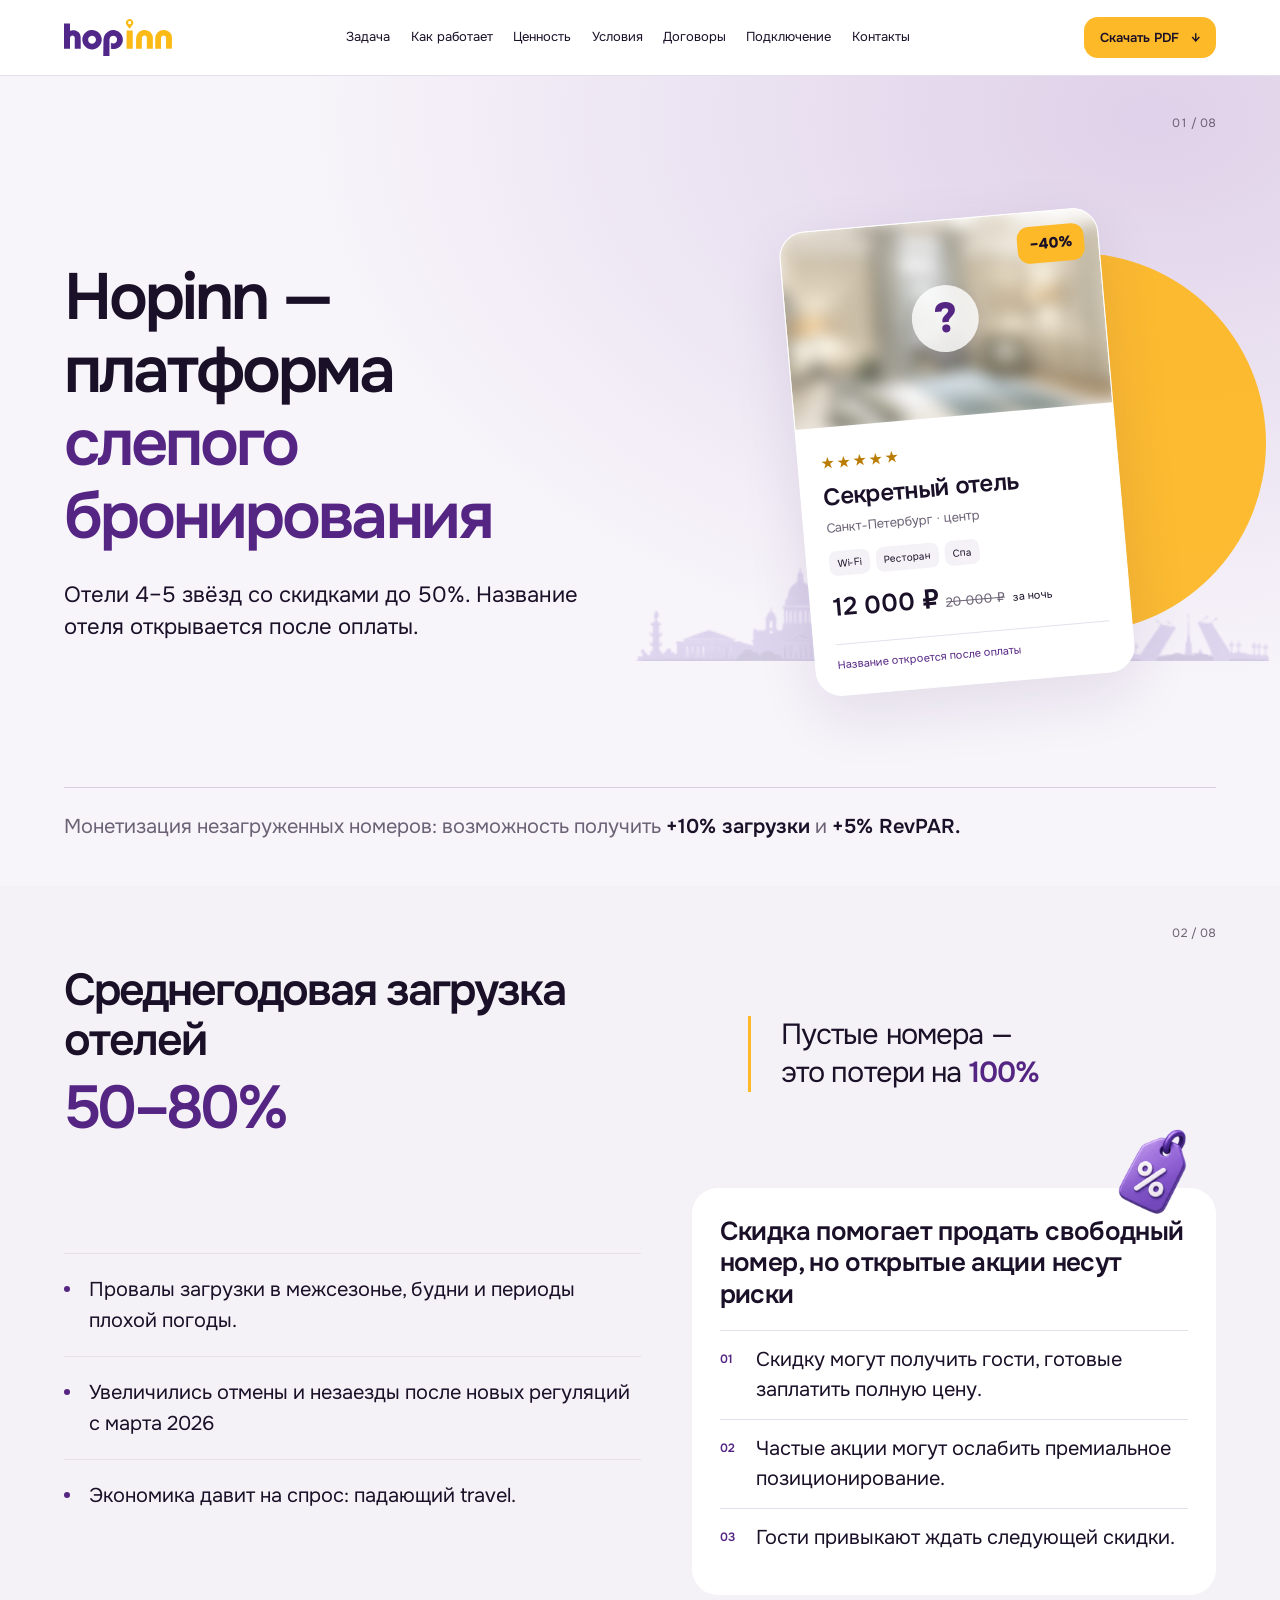
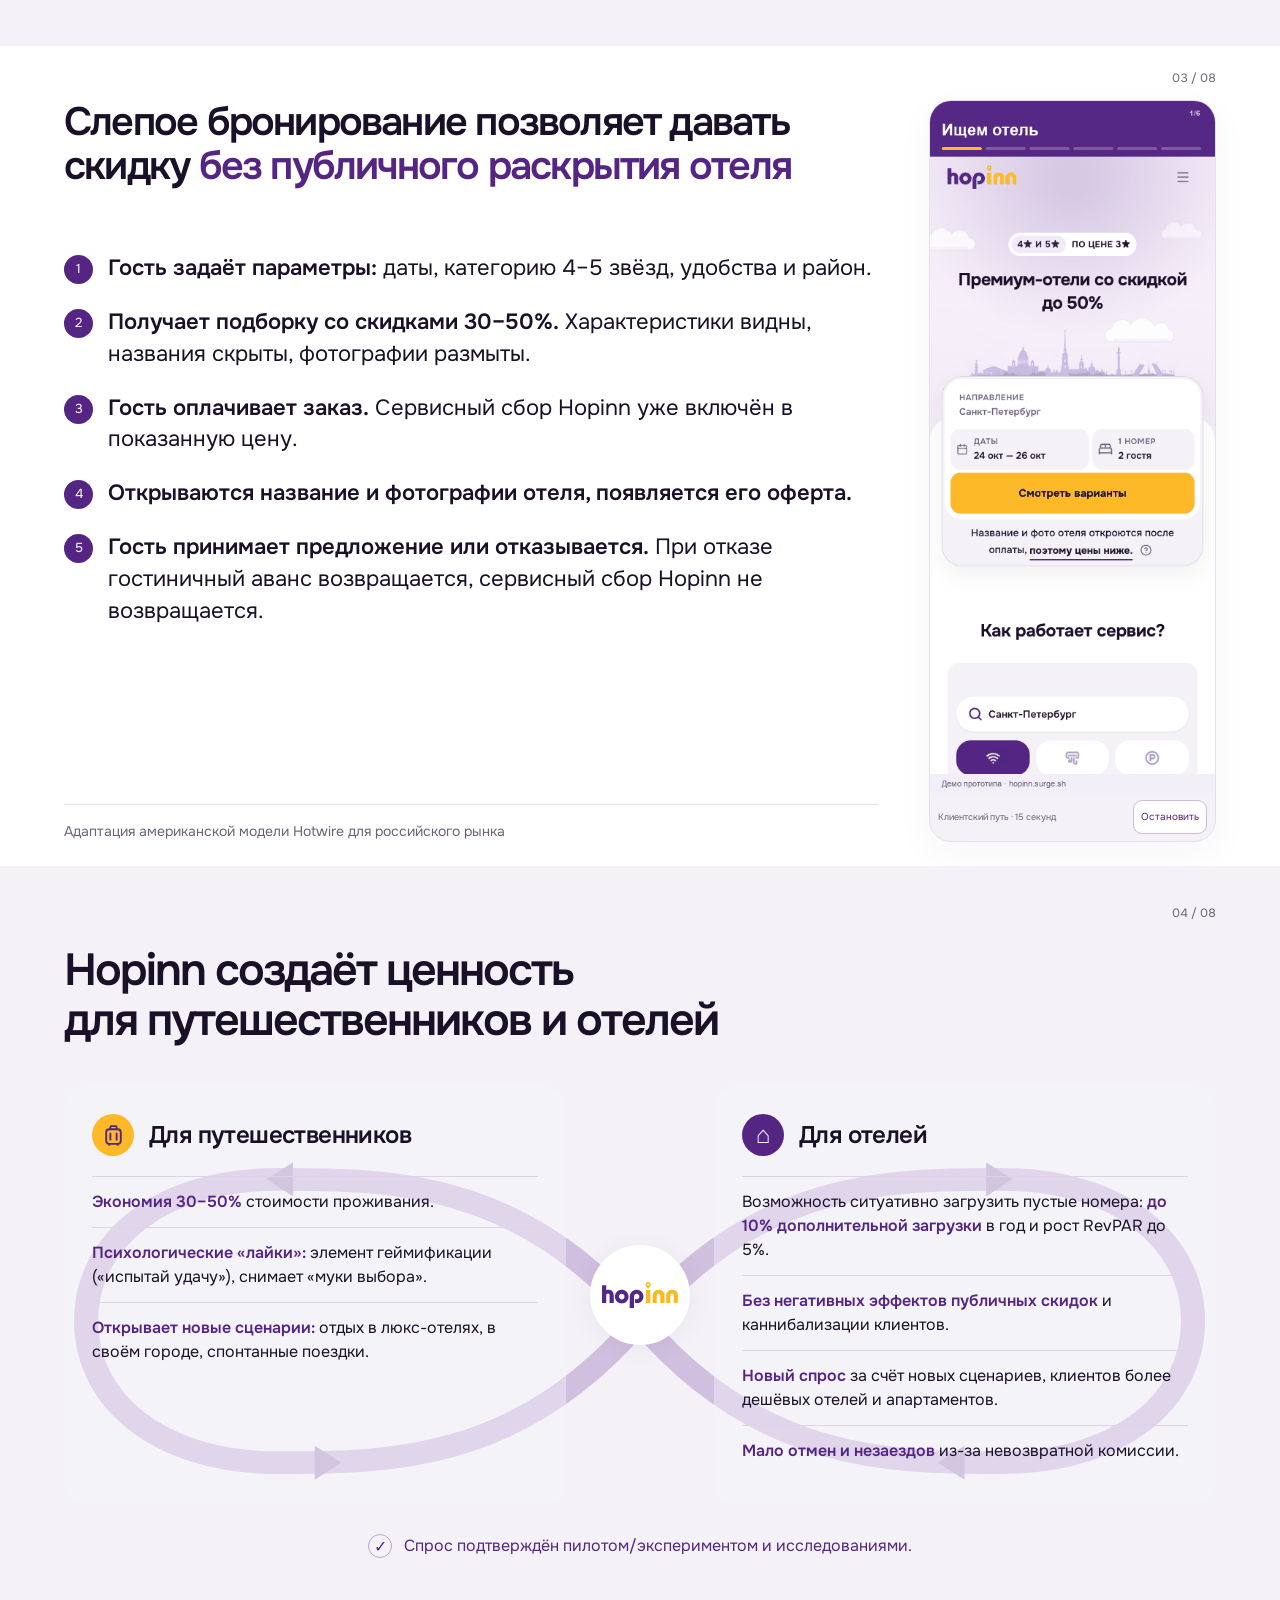
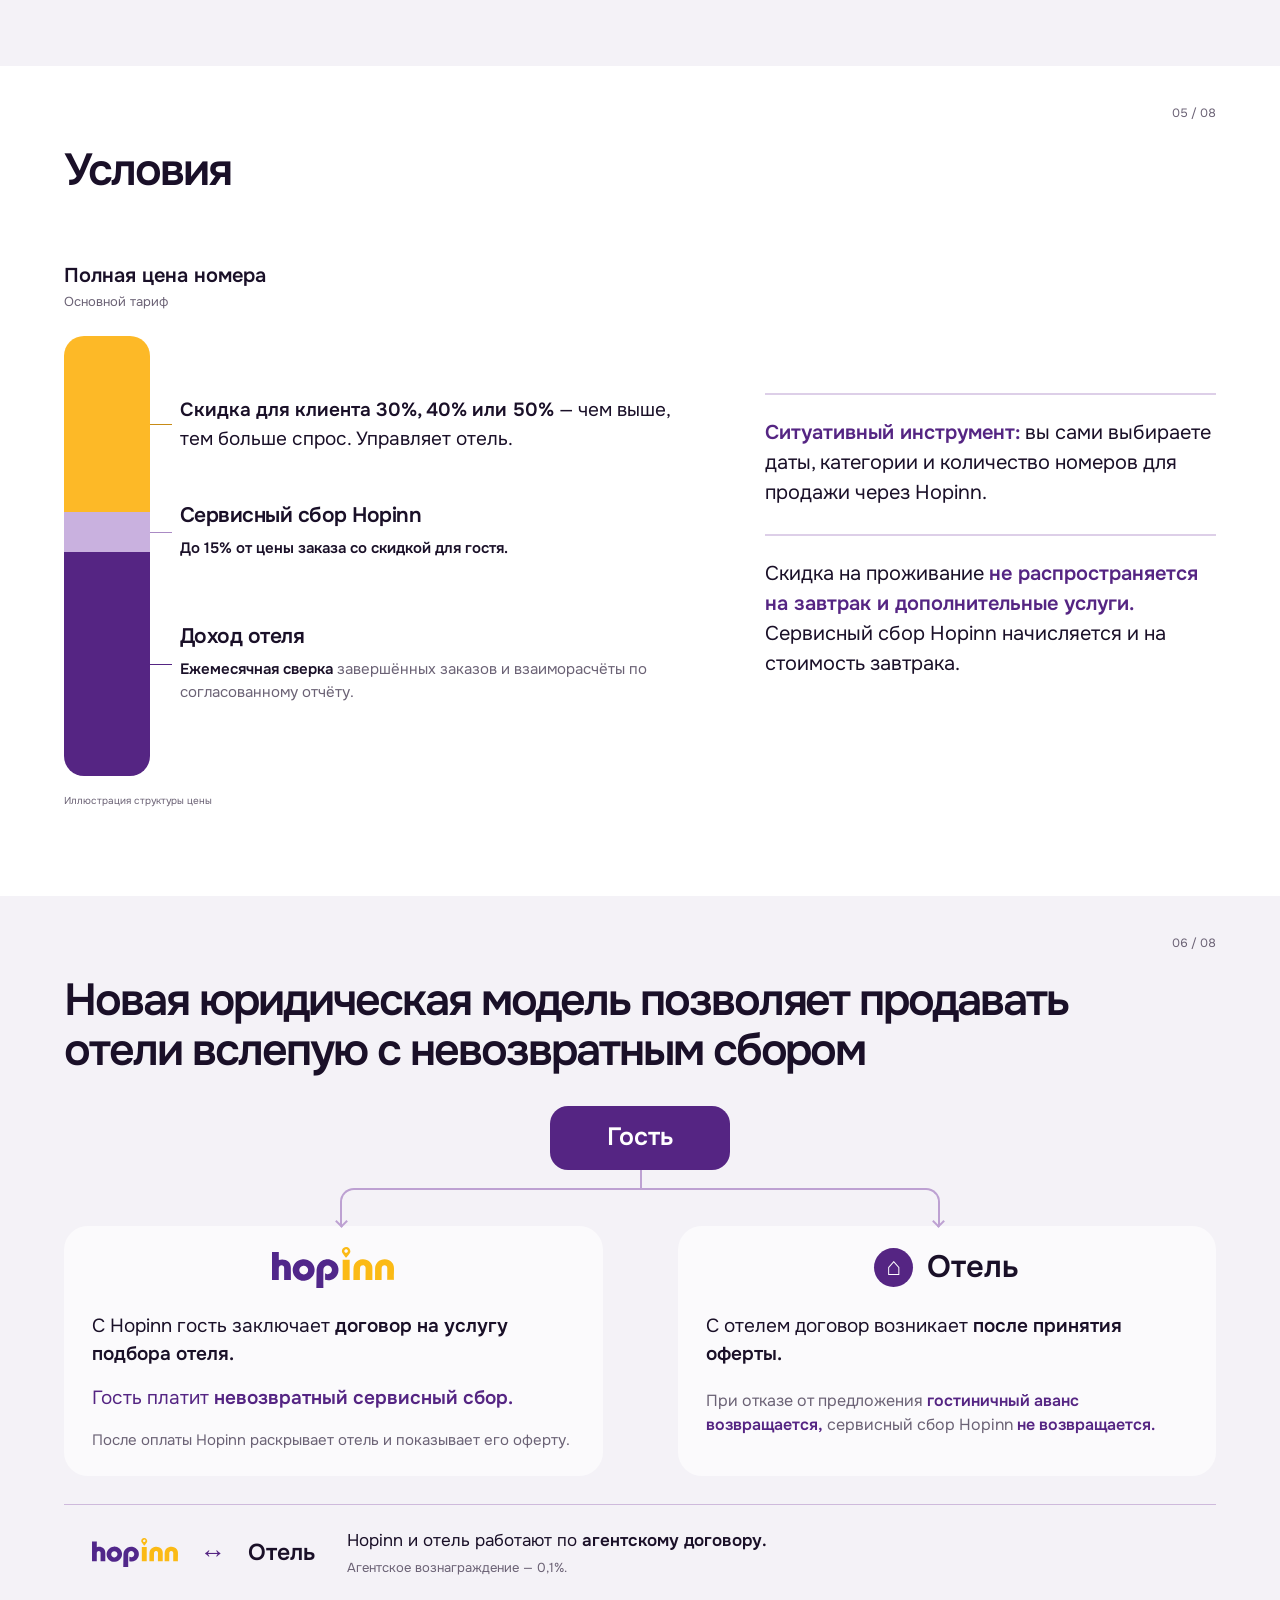
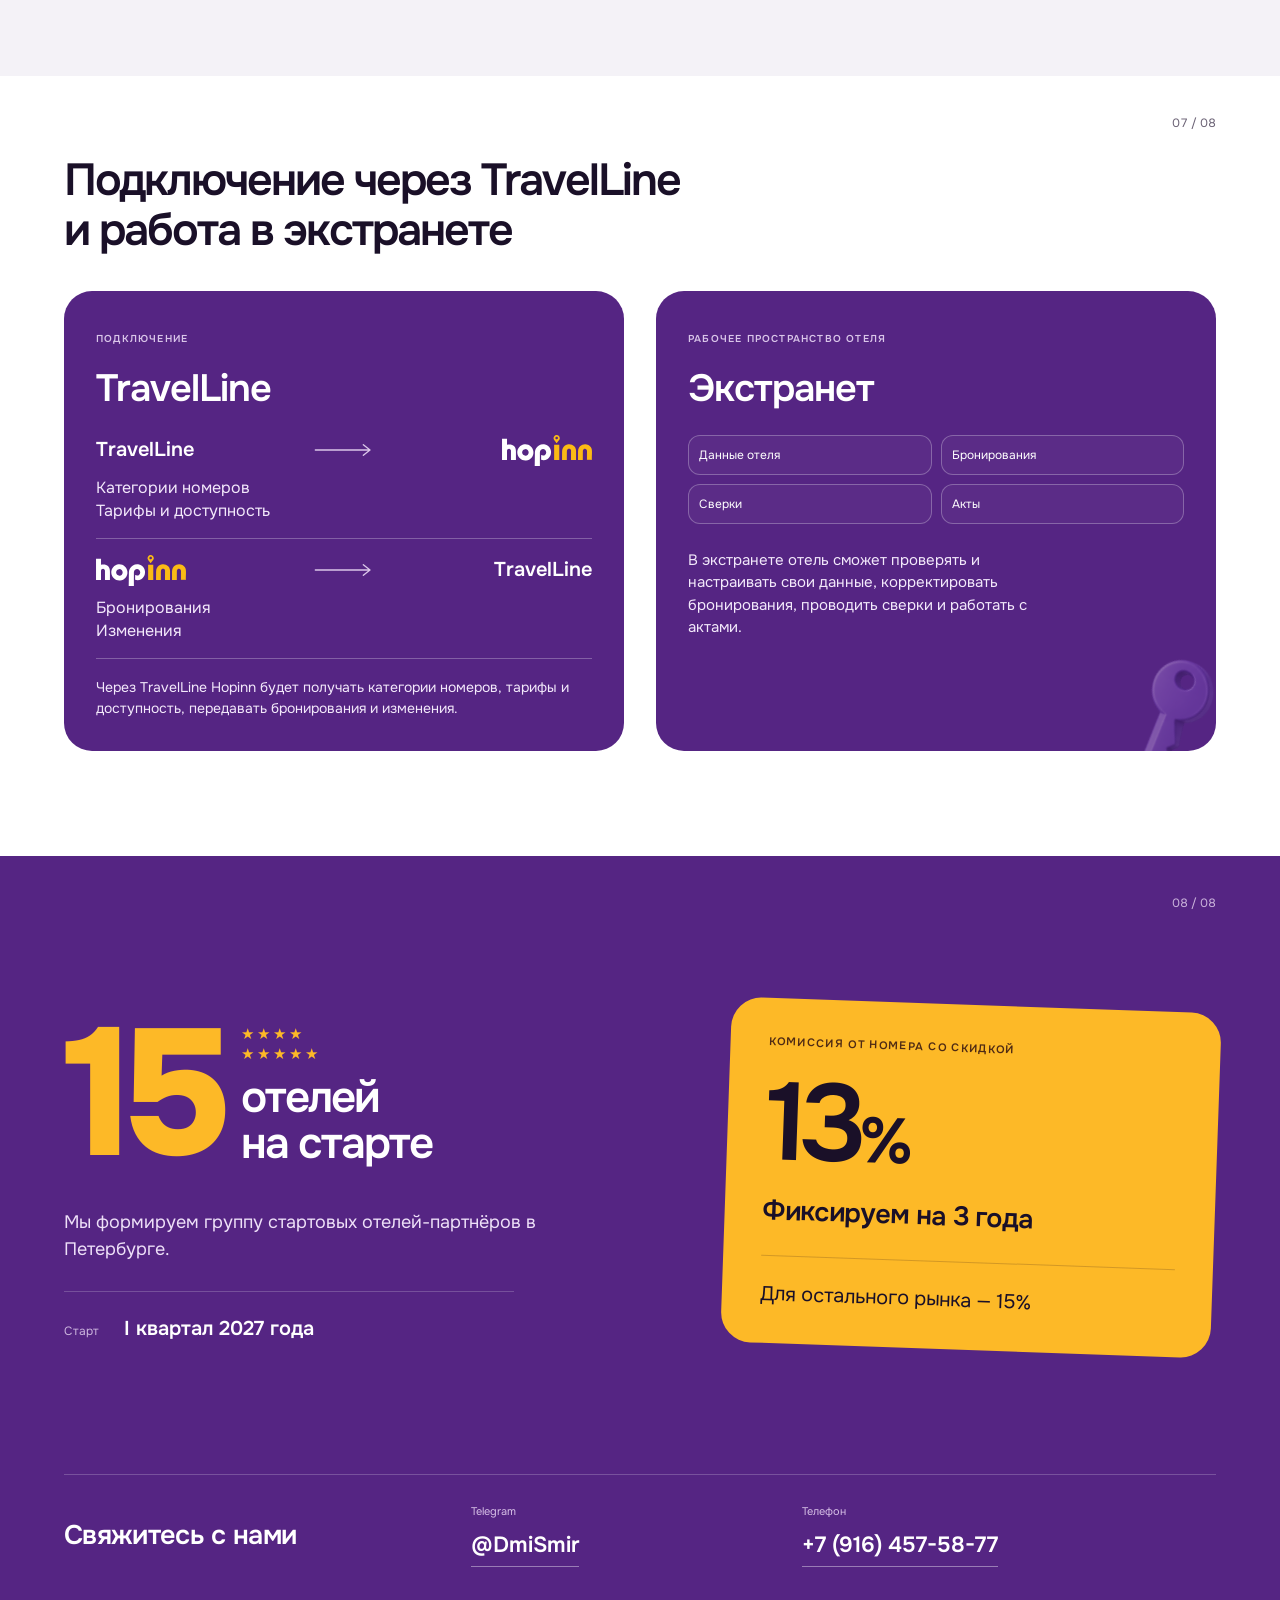
==== commit 0d8acdda: "Update hotel launch commission from 12% to 13%" ====
--- a/hopinn-hotels/index.html
+++ b/hopinn-hotels/index.html
@@ -18,7 +18,7 @@
 <nav aria-label="Разделы презентации">
 <a href="#problem">Задача</a><a href="#mechanics">Как работает</a><a href="#value">Ценность</a><a href="#terms">Условия</a><a href="#legal">Договоры</a><a href="#integration">Подключение</a><a href="#join">Контакты</a>
 </nav>
-<a class="download button-small" href="Hopinn-for-hotels.pdf?v=6" rel="nofollow" download>Скачать PDF <span aria-hidden="true">↓</span></a>
+<a class="download button-small" href="Hopinn-for-hotels.pdf?v=20261030" rel="nofollow" download>Скачать PDF <span aria-hidden="true">↓</span></a>
 </header>
 <main id="main">
 <section class="slide hero" id="intro" aria-labelledby="title-1">
@@ -131,7 +131,7 @@
 </section>
 <section class="slide join" id="join" aria-labelledby="title-8">
 <div class="section-top"><span class="page-index">08 / 08</span></div>
-<div class="join-layout"><div class="join-copy"><div class="join-hotels"><span class="fifteen">15</span><div><div class="hotel-star-rows" aria-label="Отели 4 и 5 звёзд"><span class="stars" aria-hidden="true">★★★★</span><span class="stars" aria-hidden="true">★★★★★</span></div><h2 id="title-8">отелей<br> на старте</h2></div></div><p>Мы формируем группу стартовых отелей-партнёров в Петербурге.</p><div class="launch-date"><span>Старт</span><strong>I квартал 2027 года</strong></div></div><div class="special-offer"><span class="eyebrow">Комиссия от номера со скидкой</span><div class="offer-rate">12<span>%</span></div><h3>Фиксируем на 3 года</h3><div class="standard-rate">Для остального рынка — 15%</div></div></div>
+<div class="join-layout"><div class="join-copy"><div class="join-hotels"><span class="fifteen">15</span><div><div class="hotel-star-rows" aria-label="Отели 4 и 5 звёзд"><span class="stars" aria-hidden="true">★★★★</span><span class="stars" aria-hidden="true">★★★★★</span></div><h2 id="title-8">отелей<br> на старте</h2></div></div><p>Мы формируем группу стартовых отелей-партнёров в Петербурге.</p><div class="launch-date"><span>Старт</span><strong>I квартал 2027 года</strong></div></div><div class="special-offer"><span class="eyebrow">Комиссия от номера со скидкой</span><div class="offer-rate">13<span>%</span></div><h3>Фиксируем на 3 года</h3><div class="standard-rate">Для остального рынка — 15%</div></div></div>
 <div class="contact-row"><h3>Свяжитесь с нами</h3><a href="https://t.me/DmiSmir" target="_blank" rel="noopener noreferrer"><span>Telegram</span><strong>@DmiSmir</strong></a><a href="tel:+79164575877"><span>Телефон</span><strong>+7 (916) 457-58-77</strong></a></div>
 
 </section>
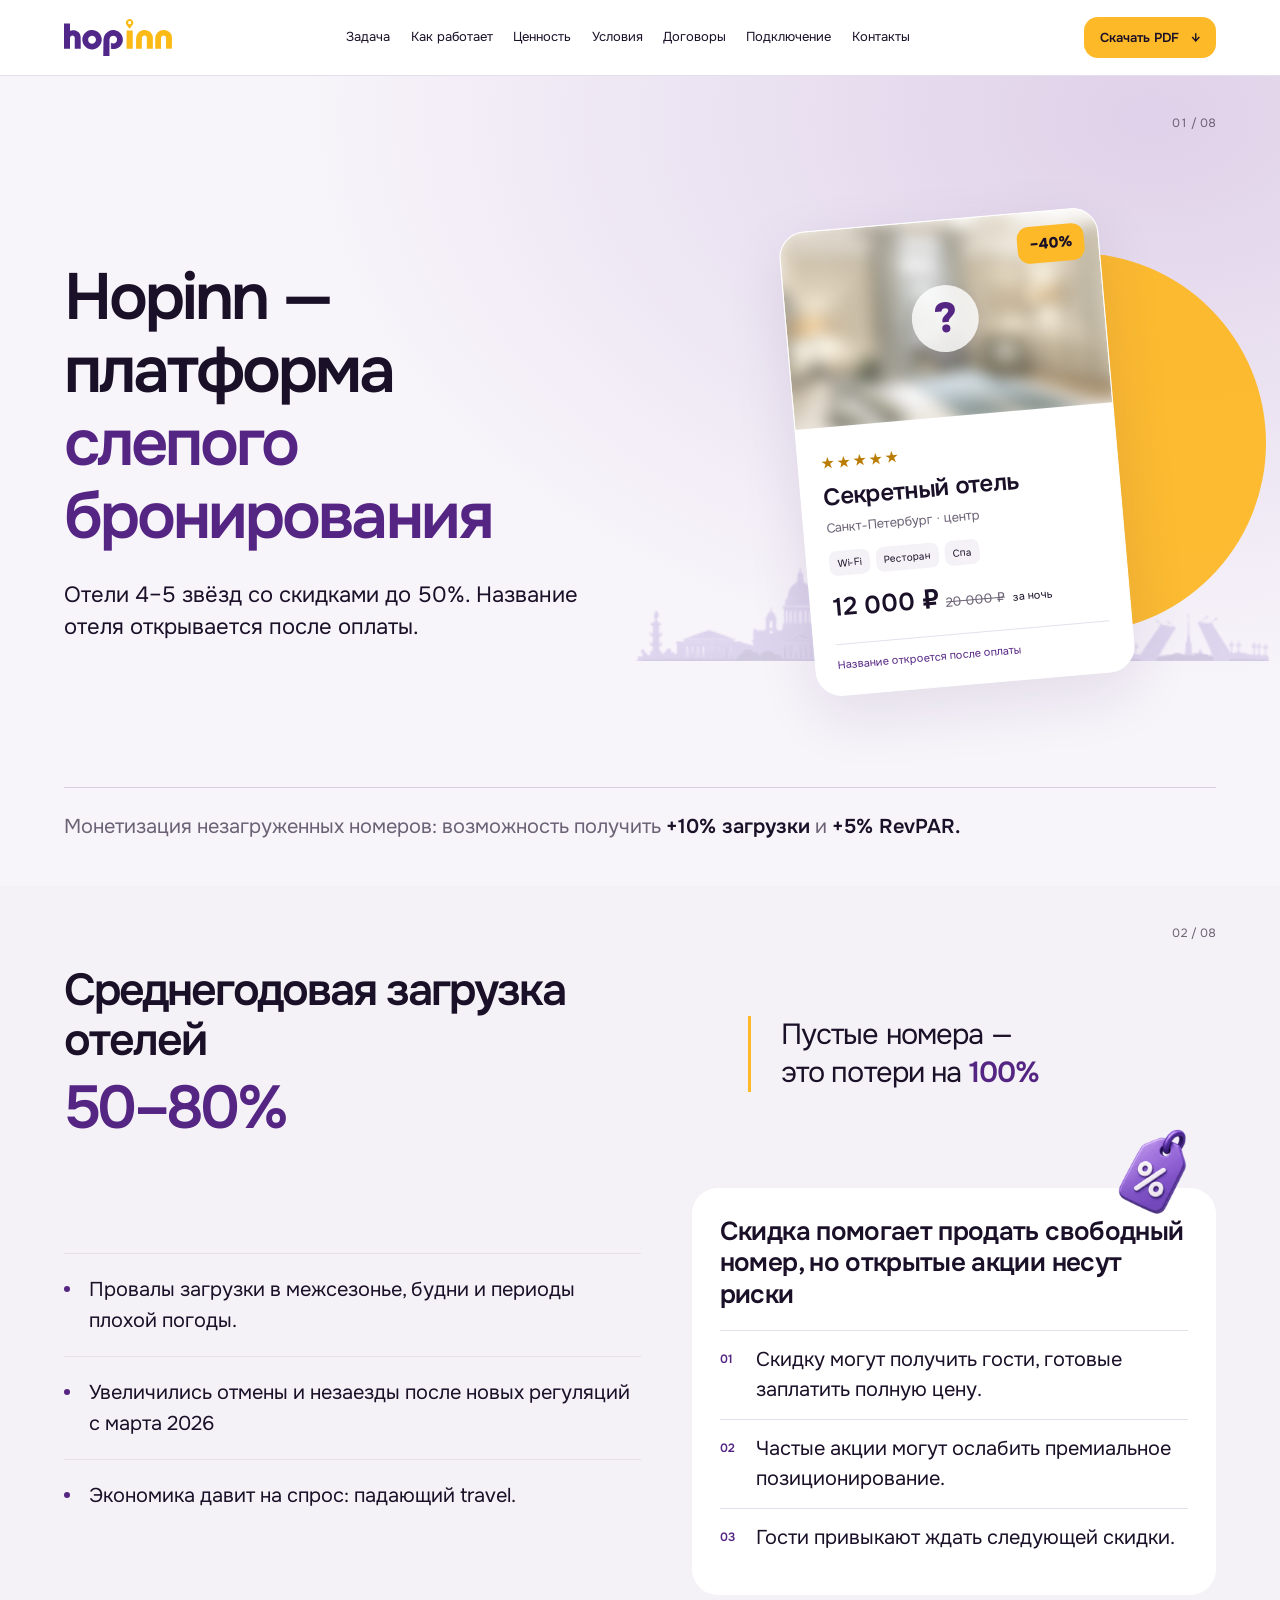
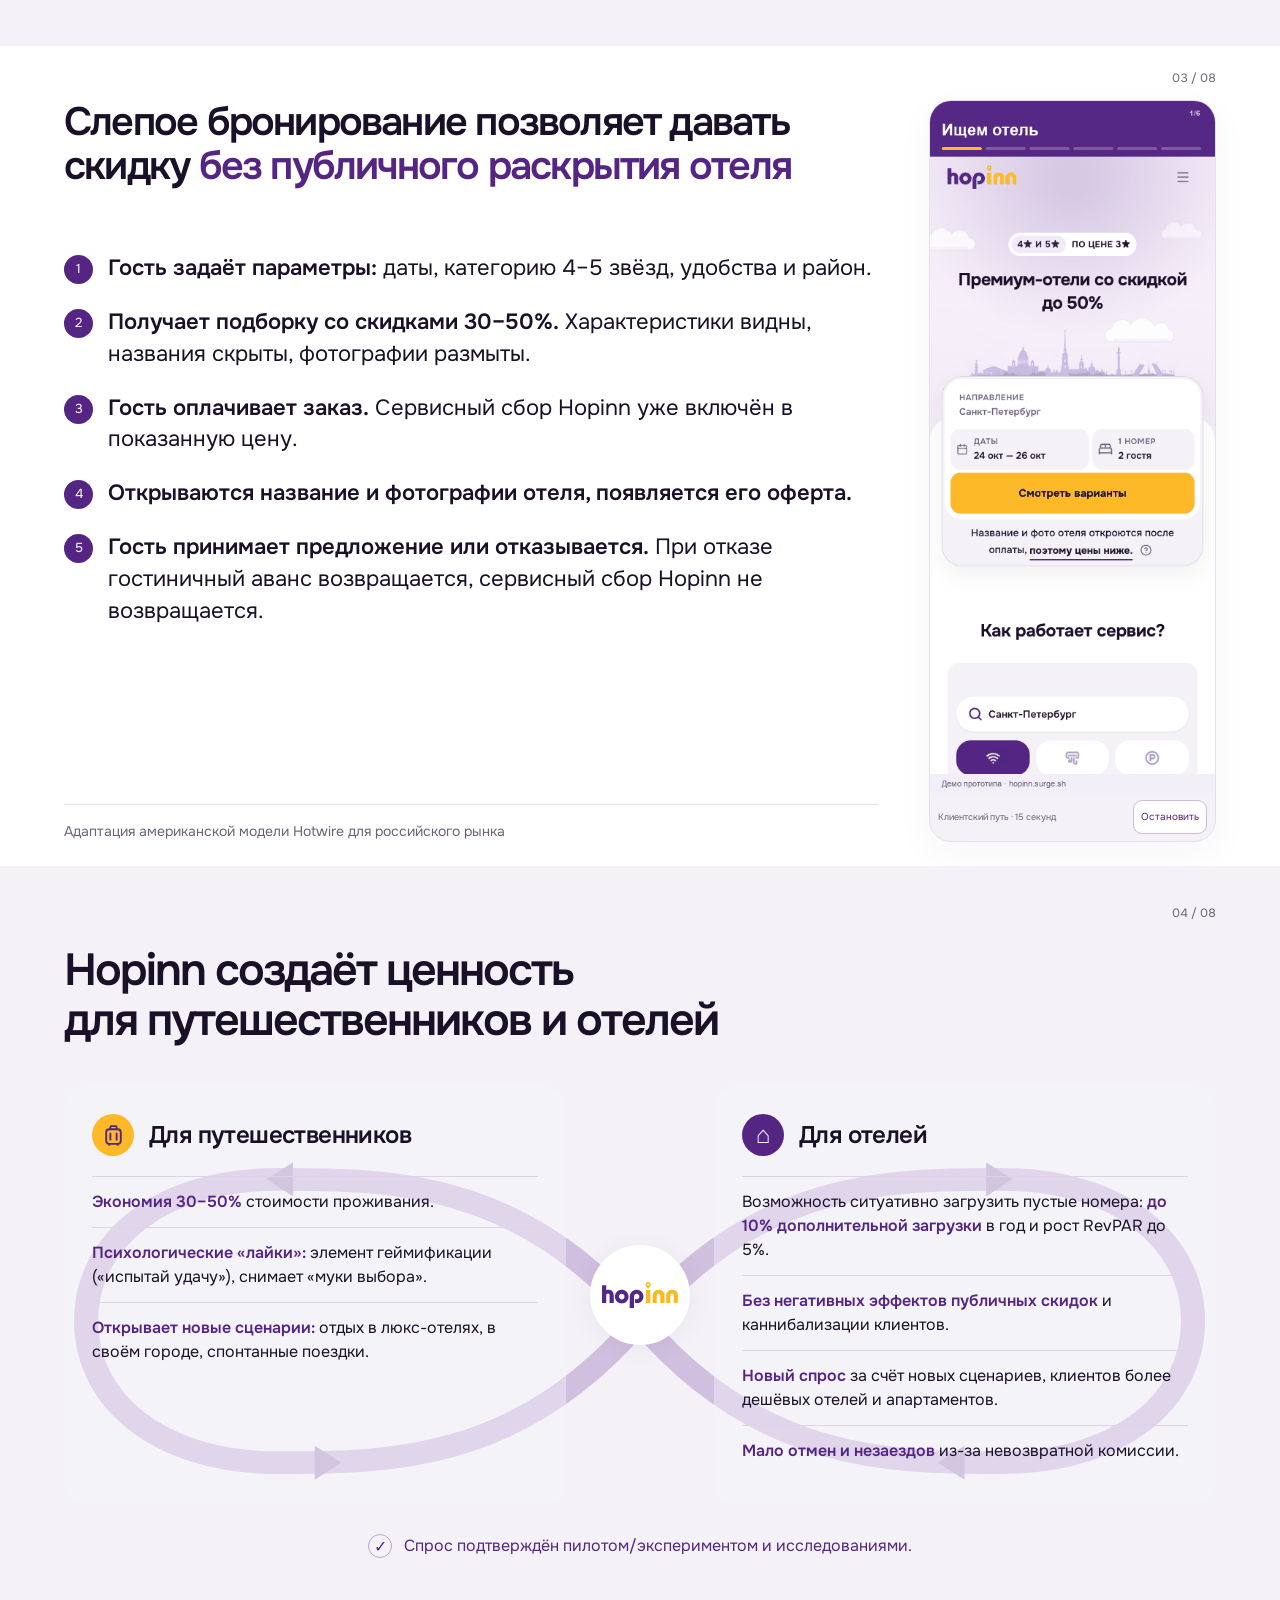
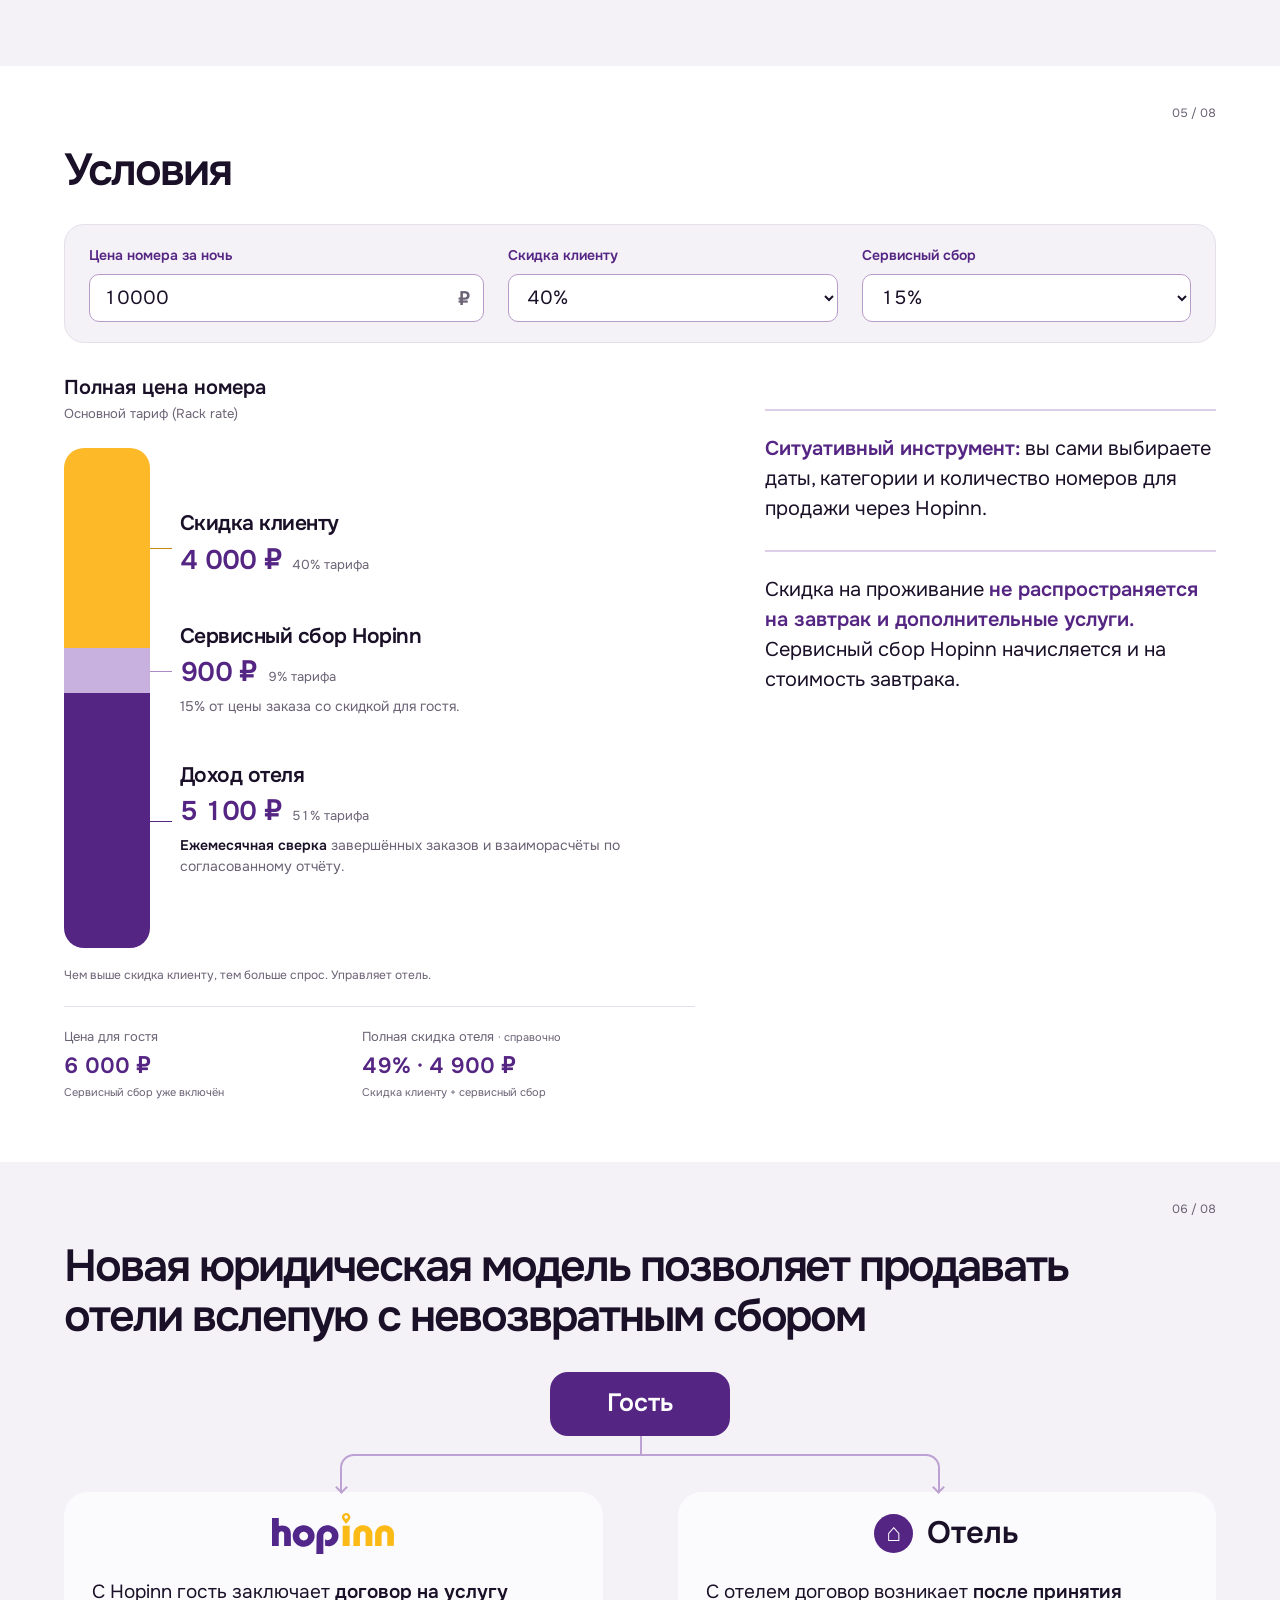
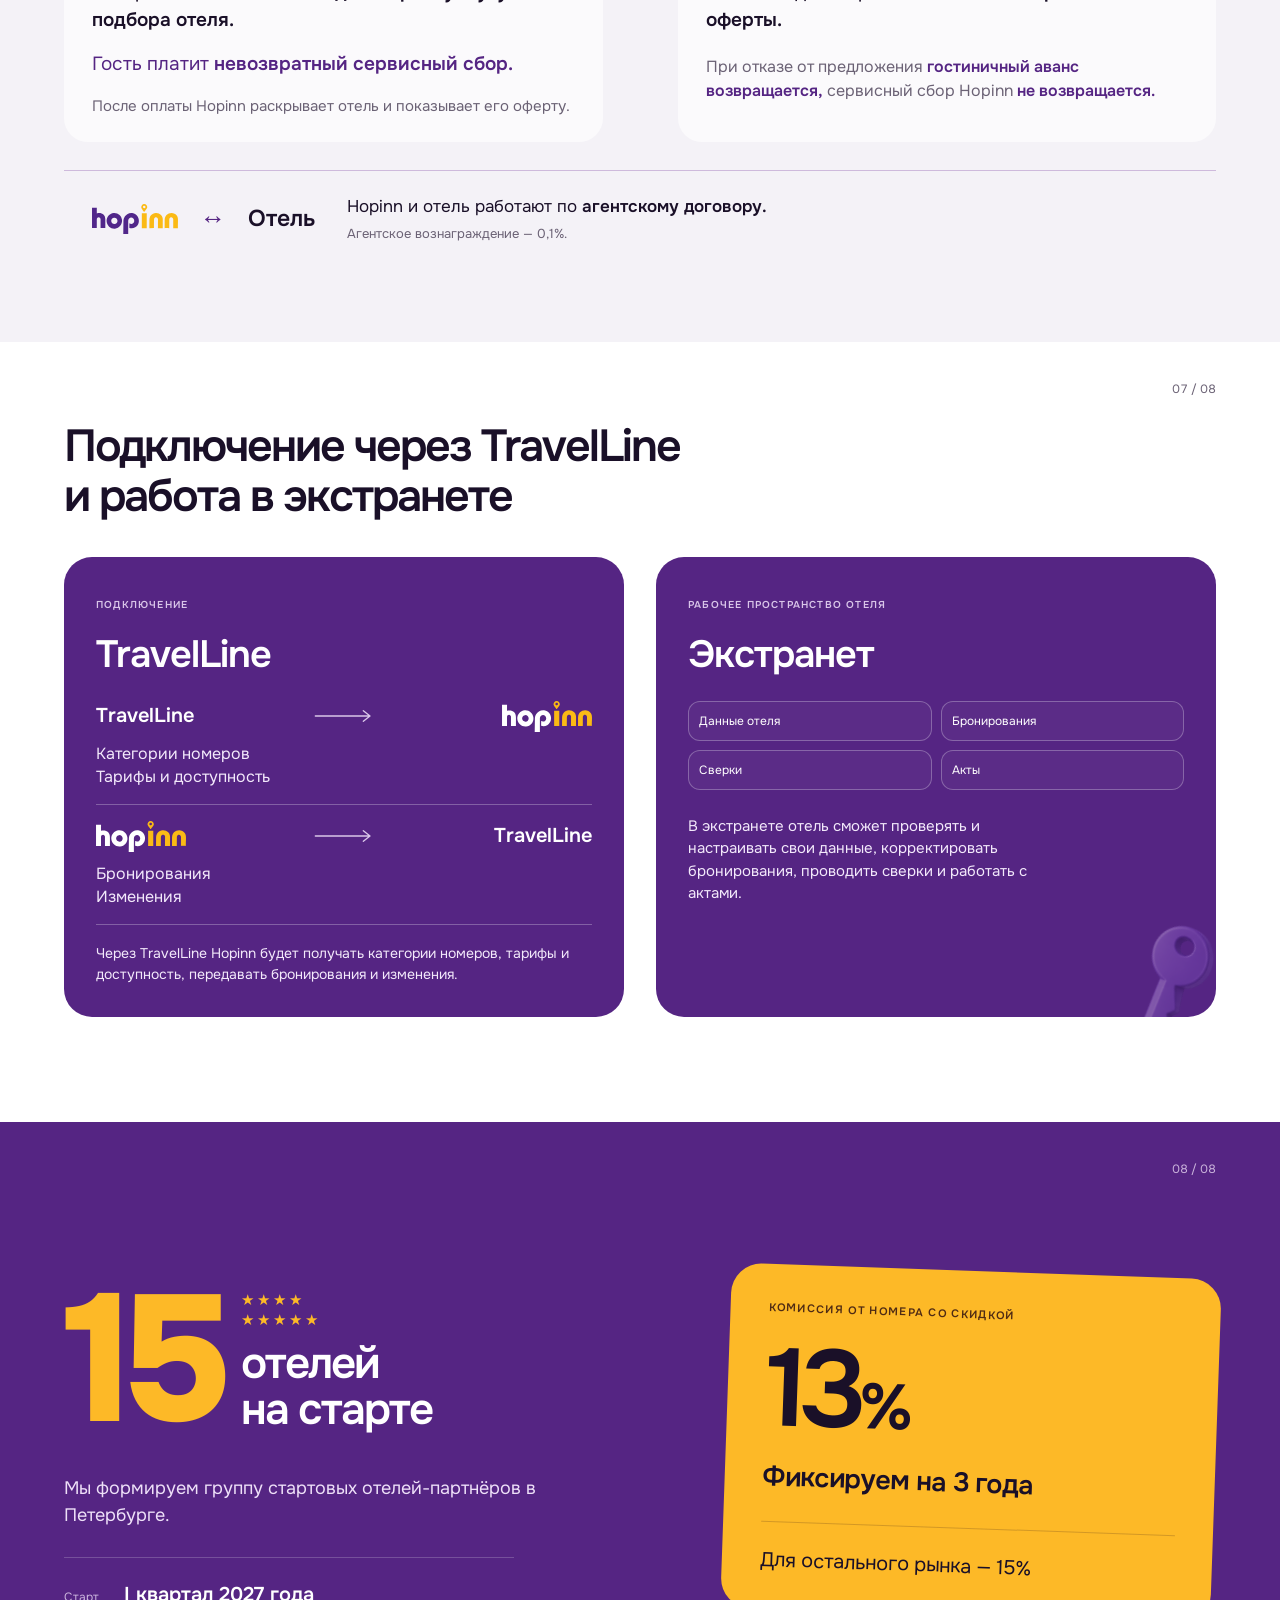
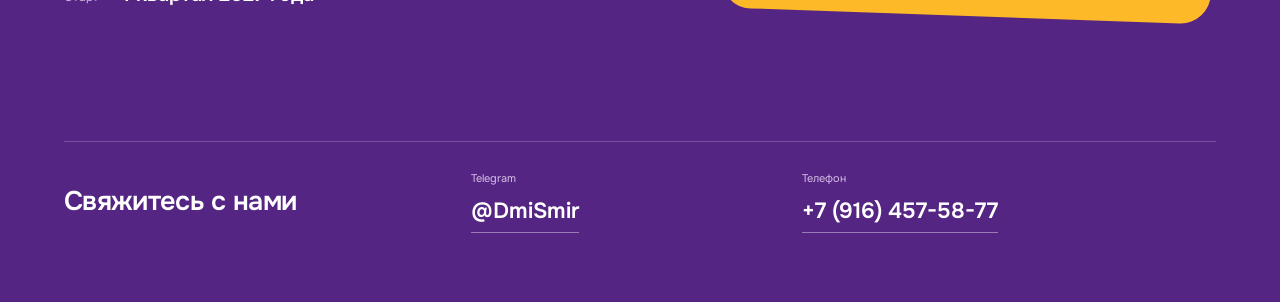
==== commit 9f1c8326: "Add live hotel terms calculator while preserving static PDF" ====
--- a/hopinn-hotels/index.html
+++ b/hopinn-hotels/index.html
@@ -8,8 +8,9 @@
 <meta name="description" content="Платформа слепого бронирования Hopinn. Монетизация незагруженных номеров, условия и подключение для отелей 4–5 звёзд.">
 <link rel="icon" href="assets/brand/logo.svg" type="image/svg+xml">
 <link rel="preload" href="assets/fonts/onest-cyrillic-400-normal.woff2" as="font" type="font/woff2" crossorigin>
-<link rel="stylesheet" href="styles.css?v=6"><link rel="stylesheet" href="print.css" media="print">
+<link rel="stylesheet" href="styles.css?v=20261030-calc"><link rel="stylesheet" href="print.css" media="print">
 <script type="module" src="app.mjs"></script>
+<script type="module" src="terms-calculator.mjs?v=20261030"></script>
 </head>
 <body>
 <a class="skip-link" href="#main">Перейти к содержанию</a>
@@ -18,7 +19,7 @@
 <nav aria-label="Разделы презентации">
 <a href="#problem">Задача</a><a href="#mechanics">Как работает</a><a href="#value">Ценность</a><a href="#terms">Условия</a><a href="#legal">Договоры</a><a href="#integration">Подключение</a><a href="#join">Контакты</a>
 </nav>
-<a class="download button-small" href="Hopinn-for-hotels.pdf?v=20261030" rel="nofollow" download>Скачать PDF <span aria-hidden="true">↓</span></a>
+<a class="download button-small" href="Hopinn-for-hotels.pdf?v=20261030-calc" rel="nofollow" download>Скачать PDF <span aria-hidden="true">↓</span></a>
 </header>
 <main id="main">
 <section class="slide hero" id="intro" aria-labelledby="title-1">
@@ -97,15 +98,26 @@
 <section class="slide terms" id="terms" aria-labelledby="title-5">
 <div class="section-top"><span class="page-index">05 / 08</span></div>
 <h2 id="title-5">Условия</h2>
+<form id="terms-calculator" class="calculator-controls web-only" aria-label="Калькулятор условий" novalidate hidden>
+<label for="calc-price">Цена номера за ночь<span class="calculator-input"><input id="calc-price" name="price" type="number" inputmode="decimal" min="0.01" step="0.01" value="10000" required aria-describedby="calc-error"><span aria-hidden="true">₽</span></span></label>
+<label for="calc-discount">Скидка клиенту<select id="calc-discount" name="discount"><option value="30">30%</option><option value="40" selected>40%</option><option value="50">50%</option></select></label>
+<label for="calc-fee">Сервисный сбор<select id="calc-fee" name="fee"><option value="13">13%</option><option value="14">14%</option><option value="15" selected>15%</option></select></label>
+<p id="calc-error" class="calculator-error" role="alert" hidden>Введите положительную цену с точностью до копеек. Пока показан предыдущий расчёт.</p>
+</form>
 <div class="economics-layout">
 <figure class="price-structure">
-<figcaption>Полная цена номера <span>Основной тариф</span></figcaption>
-<div class="price-components" role="group" aria-label="Иллюстрация структуры цены: скидка 40%, сбор 9%, доход отеля 51%">
-<div class="price-component discount-component"><div class="price-segment" aria-hidden="true"></div><div class="component-copy"><p class="discount-label"><strong>Скидка для клиента 30%, 40% или 50%</strong> — чем выше, тем больше спрос. Управляет отель.</p></div></div>
-<div class="price-component fee-component"><div class="price-segment" aria-hidden="true"></div><div class="component-copy"><h3>Сервисный сбор Hopinn</h3><p><strong>До 15% от цены заказа со скидкой для гостя.</strong></p></div></div>
-<div class="price-component hotel-component"><div class="price-segment" aria-hidden="true"></div><div class="component-copy"><h3>Доход отеля</h3><p><strong>Ежемесячная сверка</strong> завершённых заказов и взаиморасчёты по согласованному отчёту.</p></div></div>
+<figcaption>Полная цена номера <span>Основной тариф (Rack rate)</span></figcaption>
+<div class="price-components" role="group" aria-label="Распределение полной цены номера">
+<div class="price-component discount-component"><div class="price-segment" aria-hidden="true"></div><div class="component-copy"><h3 class="web-only">Скидка клиенту</h3><p class="component-value web-only"><output data-calc="discount" for="calc-price calc-discount calc-fee" aria-live="off">4 000 ₽</output><span data-calc="discount-share">40% тарифа</span></p><p class="discount-label print-copy"><strong>Скидка для клиента 30%, 40% или 50%</strong> — чем выше, тем больше спрос. Управляет отель.</p></div></div>
+<div class="price-component fee-component"><div class="price-segment" aria-hidden="true"></div><div class="component-copy"><h3>Сервисный сбор Hopinn</h3><p class="component-value web-only"><output data-calc="fee" for="calc-price calc-discount calc-fee" aria-live="off">900 ₽</output><span data-calc="fee-share">9% тарифа</span></p><p class="component-detail web-only" data-calc="fee-description">15% от цены заказа со скидкой для гостя.</p><p class="print-copy"><strong>До 15% от цены заказа со скидкой для гостя.</strong></p></div></div>
+<div class="price-component hotel-component"><div class="price-segment" aria-hidden="true"></div><div class="component-copy"><h3>Доход отеля</h3><p class="component-value web-only"><output data-calc="hotel" for="calc-price calc-discount calc-fee" aria-live="off">5 100 ₽</output><span data-calc="hotel-share">51% тарифа</span></p><p><strong>Ежемесячная сверка</strong> завершённых заказов и взаиморасчёты по согласованному отчёту.</p></div></div>
 </div>
-<p class="structure-caption">Иллюстрация структуры цены</p>
+<p class="structure-caption print-copy">Иллюстрация структуры цены</p>
+<p class="structure-caption web-only">Чем выше скидка клиенту, тем больше спрос. Управляет отель.</p>
+<div class="calculator-results web-only" aria-live="polite" aria-atomic="true">
+<div><span>Цена для гостя</span><output data-calc="guest" for="calc-price calc-discount calc-fee" aria-live="off">6 000 ₽</output><small>Сервисный сбор уже включён</small></div>
+<div><span>Полная скидка отеля <small class="reference-label">· справочно</small></span><strong data-calc="full-discount">49% · 4 900 ₽</strong><small>Скидка клиенту + сервисный сбор</small></div>
+</div>
 </figure>
 <ul class="terms-comments"><li><strong>Ситуативный инструмент:</strong> вы сами выбираете даты, категории и количество номеров для продажи через Hopinn.</li><li>Скидка на проживание <strong>не распространяется на завтрак и дополнительные услуги.</strong> Сервисный сбор Hopinn начисляется и на стоимость завтрака.</li></ul>
 </div>
--- a/hopinn-hotels/styles.css
+++ b/hopinn-hotels/styles.css
@@ -153,3 +153,49 @@
   .mechanics-layout{margin-top:32px}
   .mechanics .steps li{font-size:18px}
 }
+
+/* Live terms calculator. Print uses the original fixed geometry and labels. */
+.web-only{display:none}
+@media screen{
+  .web-only{display:block}
+  .terms .print-copy{display:none}
+  .calculator-controls.web-only{display:grid;grid-template-columns:1.2fr 1fr 1fr;gap:24px;margin-top:28px;padding:20px 24px;background:var(--lavender);border:1px solid var(--line);border-radius:20px}
+  .calculator-controls label{display:block;min-width:0;font-size:14px;line-height:1.5;font-weight:600;color:var(--purple)}
+  .calculator-controls input,.calculator-controls select{display:block;width:100%;min-width:0;height:48px;margin-top:8px;padding:10px 14px;border:1px solid #b89bc9;border-radius:10px;background:white;color:var(--ink);font:500 19px/1.3 Onest,Arial,sans-serif;font-variant-numeric:tabular-nums}
+  .calculator-input{position:relative;display:block}.calculator-input input{padding-right:43px}.calculator-input>span{position:absolute;right:15px;top:12px;color:var(--muted);font-size:18px}
+  .calculator-controls input:focus-visible,.calculator-controls select:focus-visible{outline:3px solid var(--purple);outline-offset:3px}
+  .calculator-controls input[aria-invalid="true"]{border-color:#a12630}
+  .calculator-error{grid-column:1/-1;font-size:14px;line-height:1.5;color:#a12630;font-weight:400;max-width:none}
+  .terms .economics-layout{margin-top:32px;align-items:start}
+  .terms .price-components{height:500px}
+  .terms .discount-component{height:var(--discount-share,40%)}
+  .terms .fee-component{top:var(--discount-share,40%);height:var(--fee-share,9%)}
+  .terms .hotel-component{top:calc(var(--discount-share,40%) + var(--fee-share,9%));height:var(--hotel-share,51%)}
+  .terms .component-copy h3{font-size:21px;margin-bottom:8px}
+  .terms .component-value.web-only{display:flex;align-items:baseline;flex-wrap:wrap;gap:5px 12px;margin-bottom:8px;color:var(--purple);font-variant-numeric:tabular-nums}
+  .component-value output{font-size:27px;line-height:1.2;font-weight:600;letter-spacing:-.025em;overflow-wrap:anywhere}
+  .component-value>span{font-size:13px;color:var(--muted);white-space:nowrap}
+  .terms .component-copy p:not(.component-value){font-size:14px;line-height:1.5}
+  .terms .structure-caption.web-only{font-size:12px;margin-top:18px;line-height:1.5}
+  .calculator-results.web-only{display:grid;grid-template-columns:1fr 1.2fr;gap:20px;margin-top:22px;padding:20px 0 0;border-top:1px solid var(--line)}
+  .calculator-results>div{min-width:0}.calculator-results>div>span{display:block;font-size:13px;line-height:1.5;color:var(--muted)}
+  .calculator-results output,.calculator-results strong{display:block;margin-top:5px;font-size:22px;line-height:1.3;color:var(--purple);font-weight:600;font-variant-numeric:tabular-nums;overflow-wrap:anywhere}
+  .calculator-results small{display:block;margin-top:5px;font-size:11px;line-height:1.45;color:var(--muted)}
+  .calculator-results .reference-label{display:inline;font-size:11px}
+  .terms-comments{padding-top:34px}
+}
+@media screen and (max-width:1000px){
+  .terms .economics-layout{gap:32px}
+  .calculator-controls.web-only{gap:18px;padding:20px}
+  .terms-comments{padding-top:0}
+}
+@media screen and (max-width:600px){
+  .calculator-controls.web-only{grid-template-columns:1fr;gap:18px;padding:20px;margin-top:24px}
+  .calculator-controls input,.calculator-controls select{font-size:18px}
+  .terms .price-components{height:520px}
+  .terms .component-copy h3{font-size:19px}
+  .terms .component-copy p:not(.component-value){font-size:13px}
+  .component-value output{font-size:25px}
+  .component-value>span{font-size:12px}
+  .calculator-results.web-only{grid-template-columns:1fr;gap:18px}
+}
